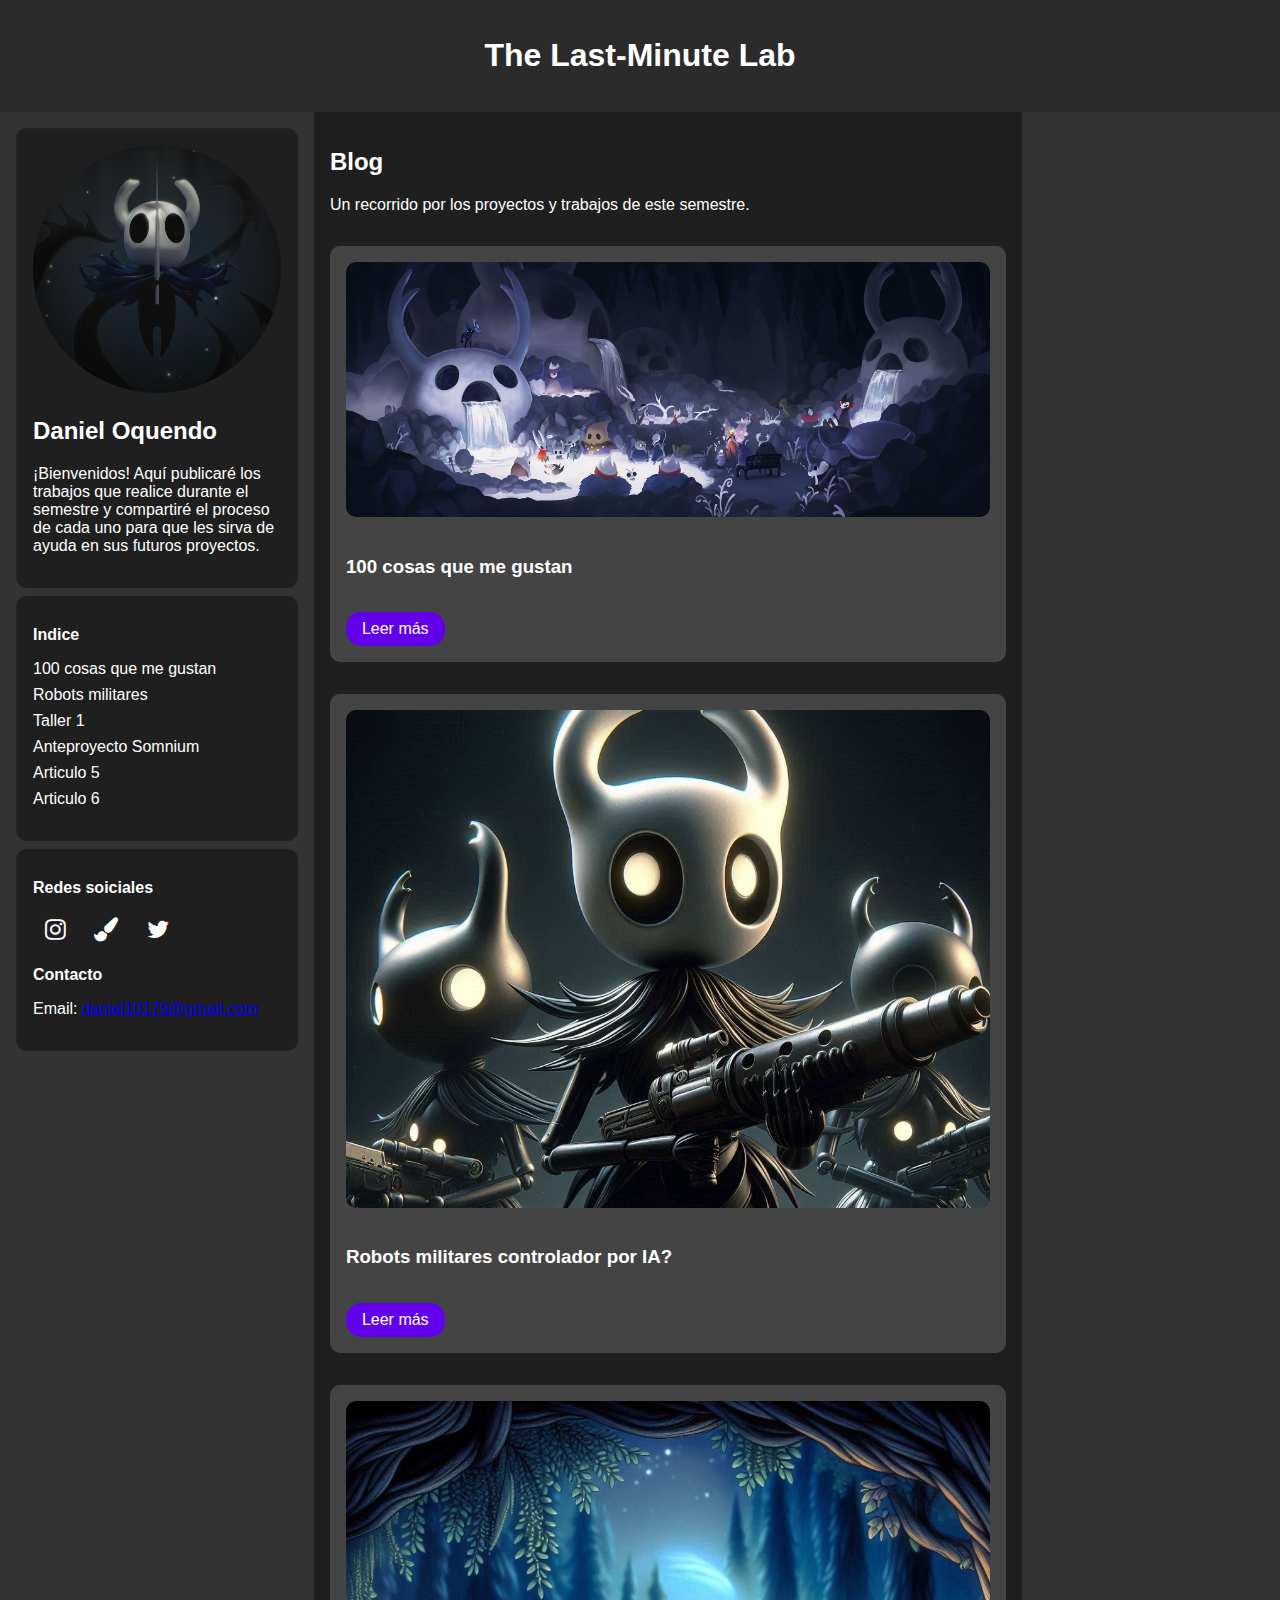
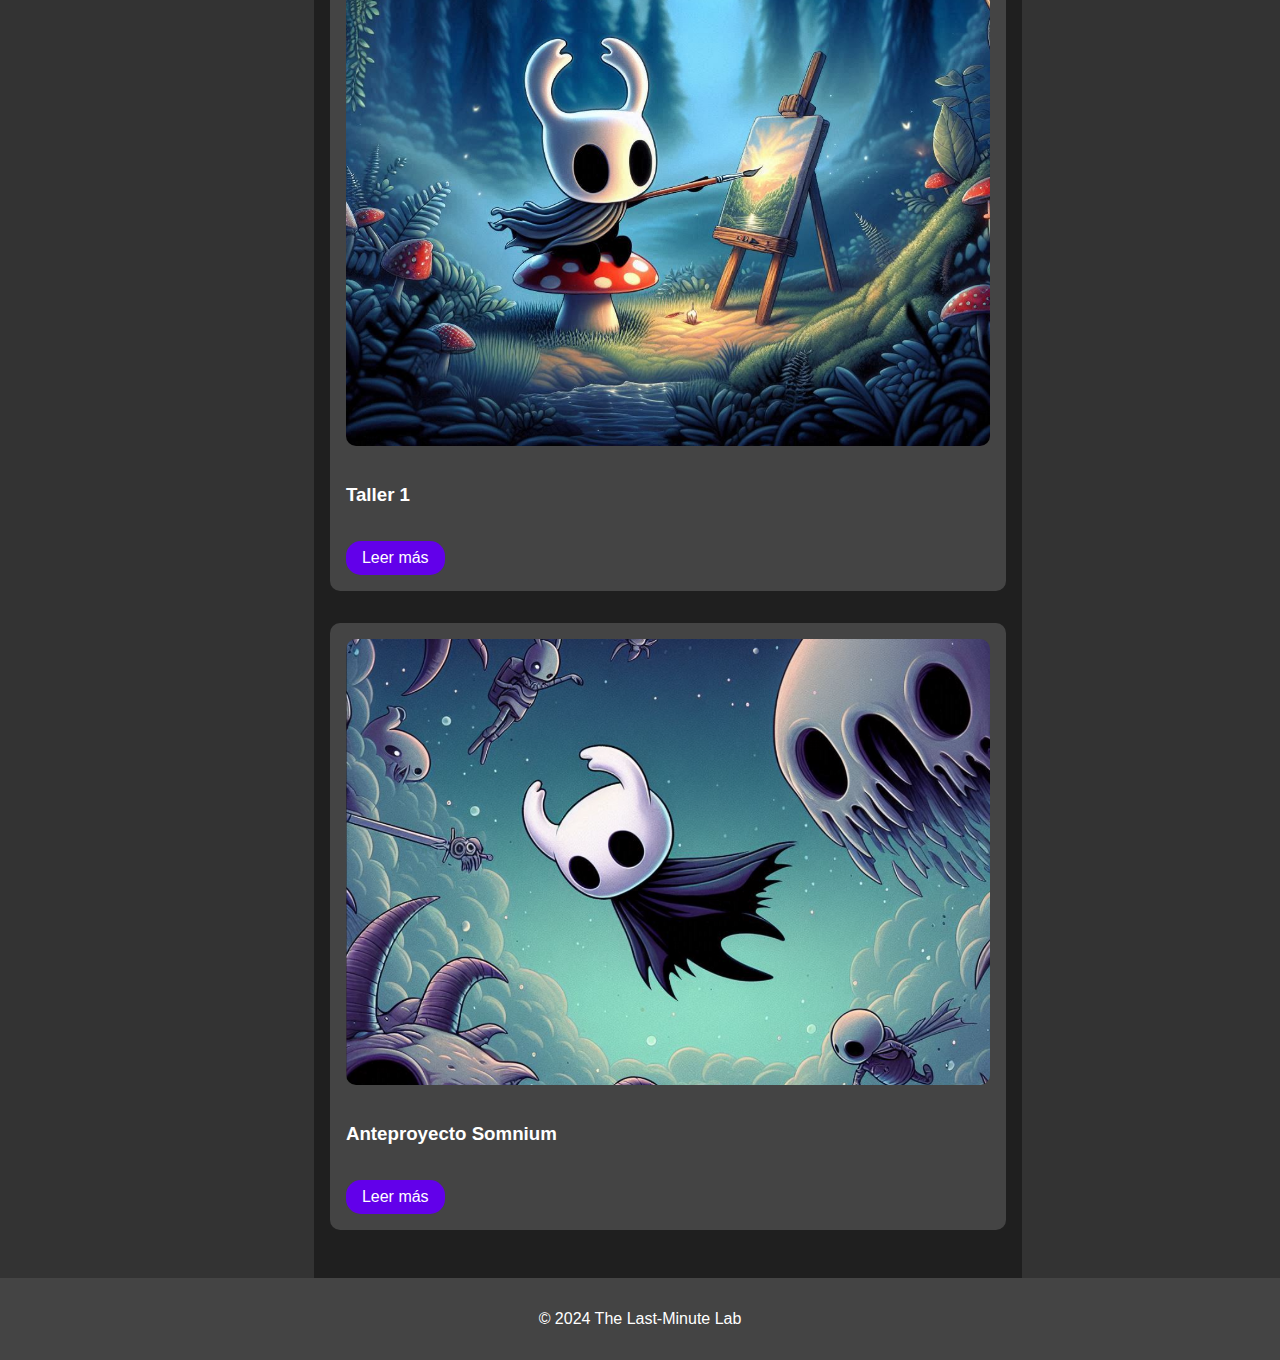
==== index.html @ 228f4c91 "Update index.html" ====
<!DOCTYPE html>
<html lang="en">
<head>
    <meta charset="UTF-8">
    <meta name="viewport" content="width=device-width, initial-scale=1.0">
    <title>The Last-Minute Lab</title>
    <link rel="stylesheet" href="style.css">
    <link rel="stylesheet" href="https://cdnjs.cloudflare.com/ajax/libs/font-awesome/4.7.0/css/font-awesome.min.css">
</head>
<body>
    <header>
        <h1>The Last-Minute Lab</h1>
    </header>
    <div class="container">
        <aside>
            <div class="profile">
                <img src="images/perfilhollow.jpg" alt="Profile Picture">
                <h2>Daniel Oquendo</h2>
                <p>¡Bienvenidos! Aquí publicaré los trabajos que realice durante el semestre y compartiré el proceso de cada uno para que les sirva de ayuda en sus futuros proyectos.</p>
            </div>
            <nav>
                <h2>Indice</h2>
                <ul id="index">
                    <li><a href="article1.html">100 cosas que me gustan</a></li>
                    <li><a href="article2.html">Robots militares</a></li>
                    <li><a href="article3.html">Taller 1</a></li>
                    <li><a href="article4.html">Anteproyecto Somnium</a></li>
                    <li><a href="article2.html">Articulo 5</a></li>
                    <li><a href="article2.html">Articulo 6</a></li>

                    <!-- Add more list items for additional articles -->
                </ul>
            </nav>
            <div class="extras">
                <h2>Redes soiciales</h2>
                <div class="social-links">
                    <a href="https://instagram.com/yourprofile" class="fa fa-instagram"></a>
                    <a href="https://www.artstation.com/yourprofile" class="fa fa-paint-brush"></a>
                    <a href="https://twitter.com/yourprofile" class="fa fa-twitter"></a>
                </div>
                <h2>Contacto</h2>
                <p>Email: <a href="mailto:daniel10179@gmail.com">daniel10179@gmail.com</a></p>
            </div>
        </aside>
        <main>
            <section class="introduction">
                <h2>Blog </h2>
                <p>Un recorrido por los proyectos y trabajos de este semestre.</p>
            </section>
            <section id="articles">
                <!-- Article summaries will be manually added here -->
                <div class="article-summary">
                    <img src="images\bannerBlog3.jpg" alt="Article 1 Banner" class="article-image">
                    <h3>100 cosas que me gustan</h3>
                    <a href="article1.html" class="read-more">Leer más</a>
                </div>
                <div class="article-summary">
                    <img src="images\hollowbots.jpg" alt="Article 2 Banner" class="article-image">
                    <h3>Robots militares controlador por IA?</h3>
                    <a href="article2.html" class="read-more">Leer más</a>
                </div>
                <div class="article-summary">
                    <img src="images\articulo3portada.jpg" alt="Article 3 Banner" class="article-image">
                    <h3>Taller 1</h3>
                    <a href="article3.html" class="read-more">Leer más</a>
                </div>
                <div class="article-summary">
                    <img src="images\articculo4.png" alt="Article 3 Banner" class="article-image">
                    <h3>Anteproyecto Somnium</h3>
                    <a href="article4.html" class="read-more">Leer más</a>
                </div>
            </section>
        </main>
        <aside class="right-sidebar">
            <div class="extra-content">
            </div>
        </aside>
    </div>
    <footer>
        <p>&copy; 2024 The Last-Minute Lab</p>
    </footer>
</body>
</html>
---- style.css ----
body {
    font-family: Arial, sans-serif;
    background-color: #2b2b2b;
    color: #fff;
    margin: 0;
    padding: 0;
}

header {
    background-color: #2b2b2b;
    padding: 1em;
    text-align: center;
}

.container {
    display: flex;
    flex-direction: row;
}

aside {
    background-color: #333;
    padding: 1em;
    width: 25%;
    display: flex;
    flex-direction: column;
    gap: 0.5em; /* Adds space between the different sections */
}

/* Add background and border to each section within the aside */
.profile, nav, .extras {
    background-color: #1f1f1f;
    padding: 1em;
    border: 1px solid #242323;
    border-radius: 10px;
}

.profile img {
    width: 100%;
    border-radius: 50%;
}

nav h2, .extras h2 {
    font-size: 1em;
    margin-bottom: 0.5em;
}

nav ul {
    list-style-type: none;
    padding: 0;
}

nav ul li {
    margin: 0.5em 0;
}

nav ul li a {
    color: #fff;
    text-decoration: none;
}

.social-links a {
    display: inline-block;
    margin: 0.5em;
    color: #fff;
    text-decoration: none;
    font-size: 24px;
}

main {
    background-color: #1f1f1f;
    padding: 1em;
    width: 60%;
}

.right-sidebar {
    background-color: #333;
    padding: 1em;
    width: 20%;
}

.introduction {
    margin-bottom: 2em;
}

.introduction img {
    width: 100%;
    border-radius: 10px;
}

.article-summary {
    background-color: #444;
    margin-bottom: 2em;
    padding: 1em;
    border-radius: 10px;
}

.article-summary img {
    width: 100%;
    height: auto;
    border-radius: 10px;
}

.read-more {
    display: inline-block;
    margin-top: 1em;
    padding: 0.5em 1em;
    background-color: #6200ea;
    color: #fff;
    text-decoration: none;
    border-radius: 15px;
    transition: background-color 0.3s ease;
}

.read-more:hover {
    background-color: #3700b3;
}

footer {
    background-color: #444;
    padding: 1em;
    text-align: center;
}


/* Container for the full article */
.article-container {
    background-color: #3c3c3c;
    padding: 2em;
    margin: 2em auto;
    border-radius: 10px;
    width: 80%;
}

/* Article images */
.article-image {
    width: 100%;
    height: auto;
    border-radius: 10px;
    margin-bottom: 1em;
}

/* Back to main page button */
.back-to-main, .download-button {
    display: inline-block;
    margin-top: 2em;
    padding: 0.5em 1em;
    background-color: #6200ea;
    color: #fff;
    text-decoration: none;
    border-radius: 5px;
    transition: background-color 0.3s ease;
}

.back-to-main:hover {
    background-color: #3700b3;
}

article ol li {
    line-height: 1.6; /* Adjust this value for more or less spacing */
    margin-bottom: 0.5em; /* Optional: Adds extra space below each list item */
}
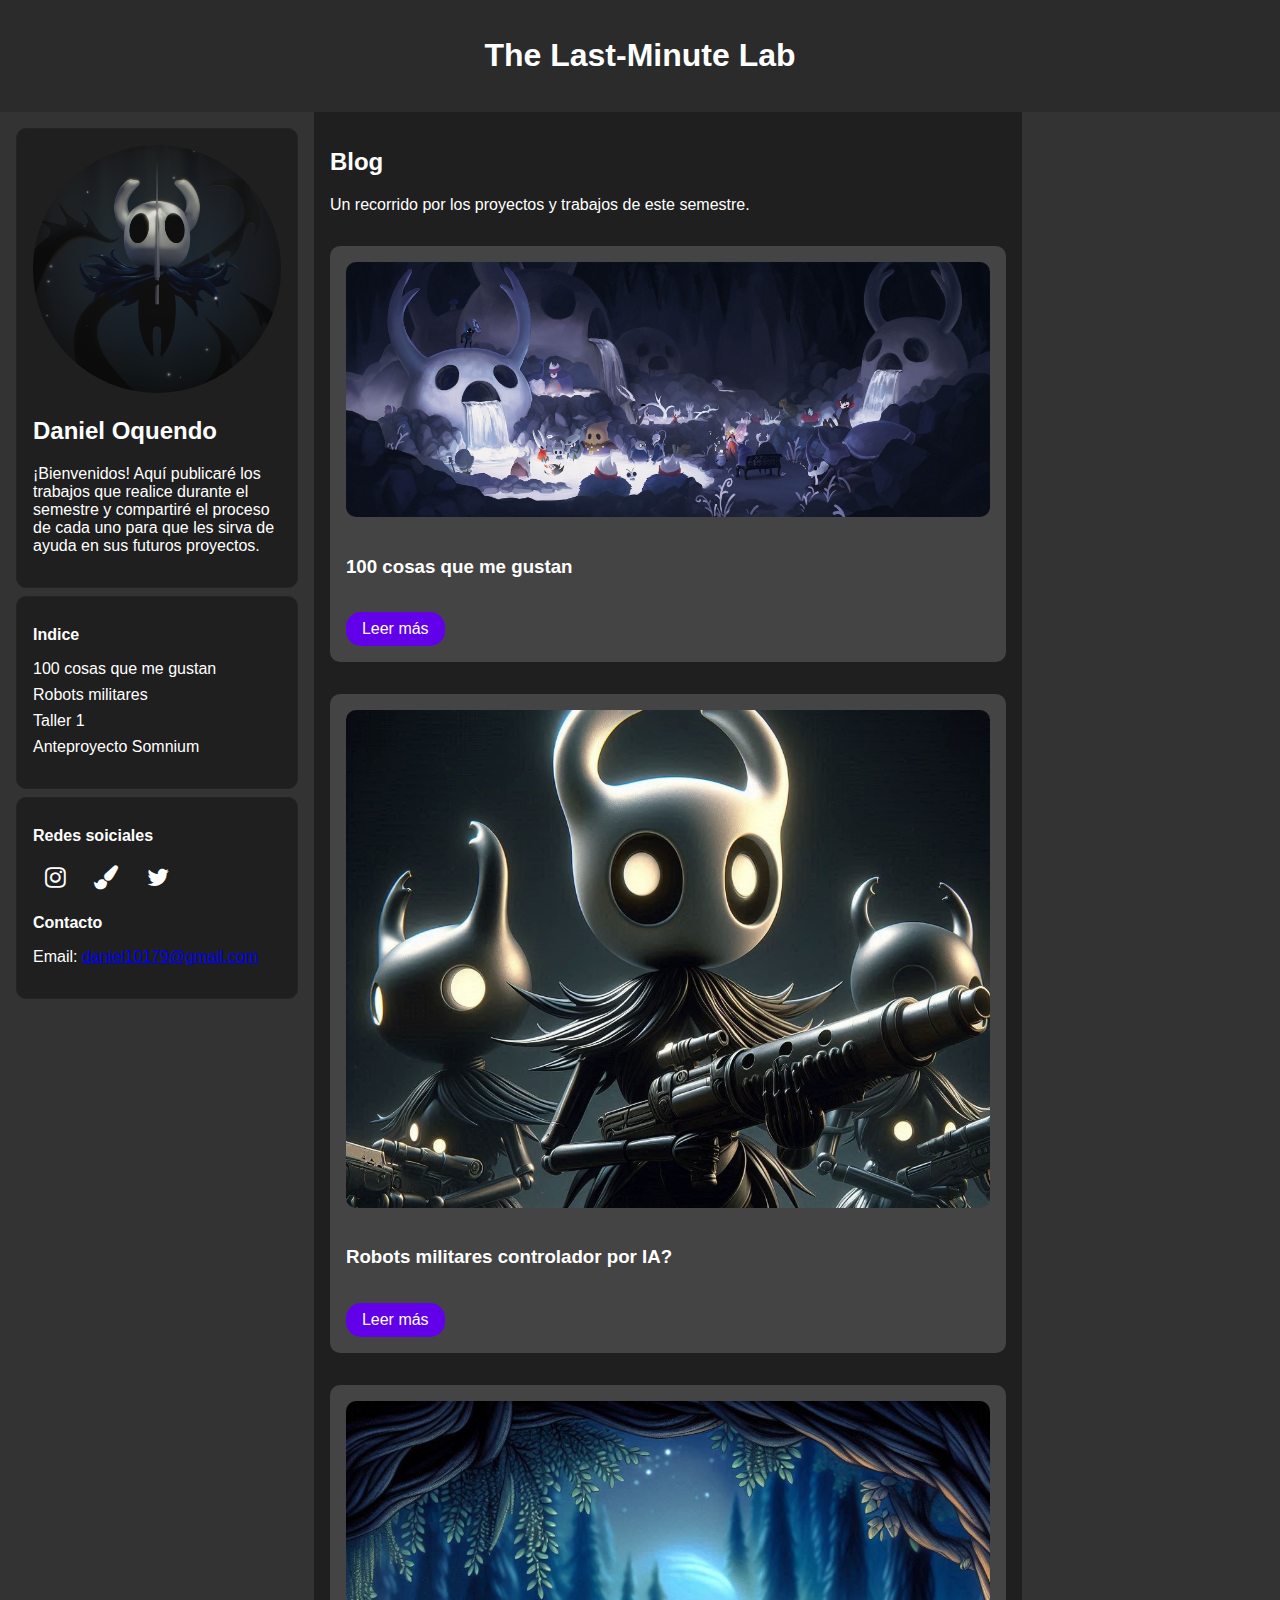
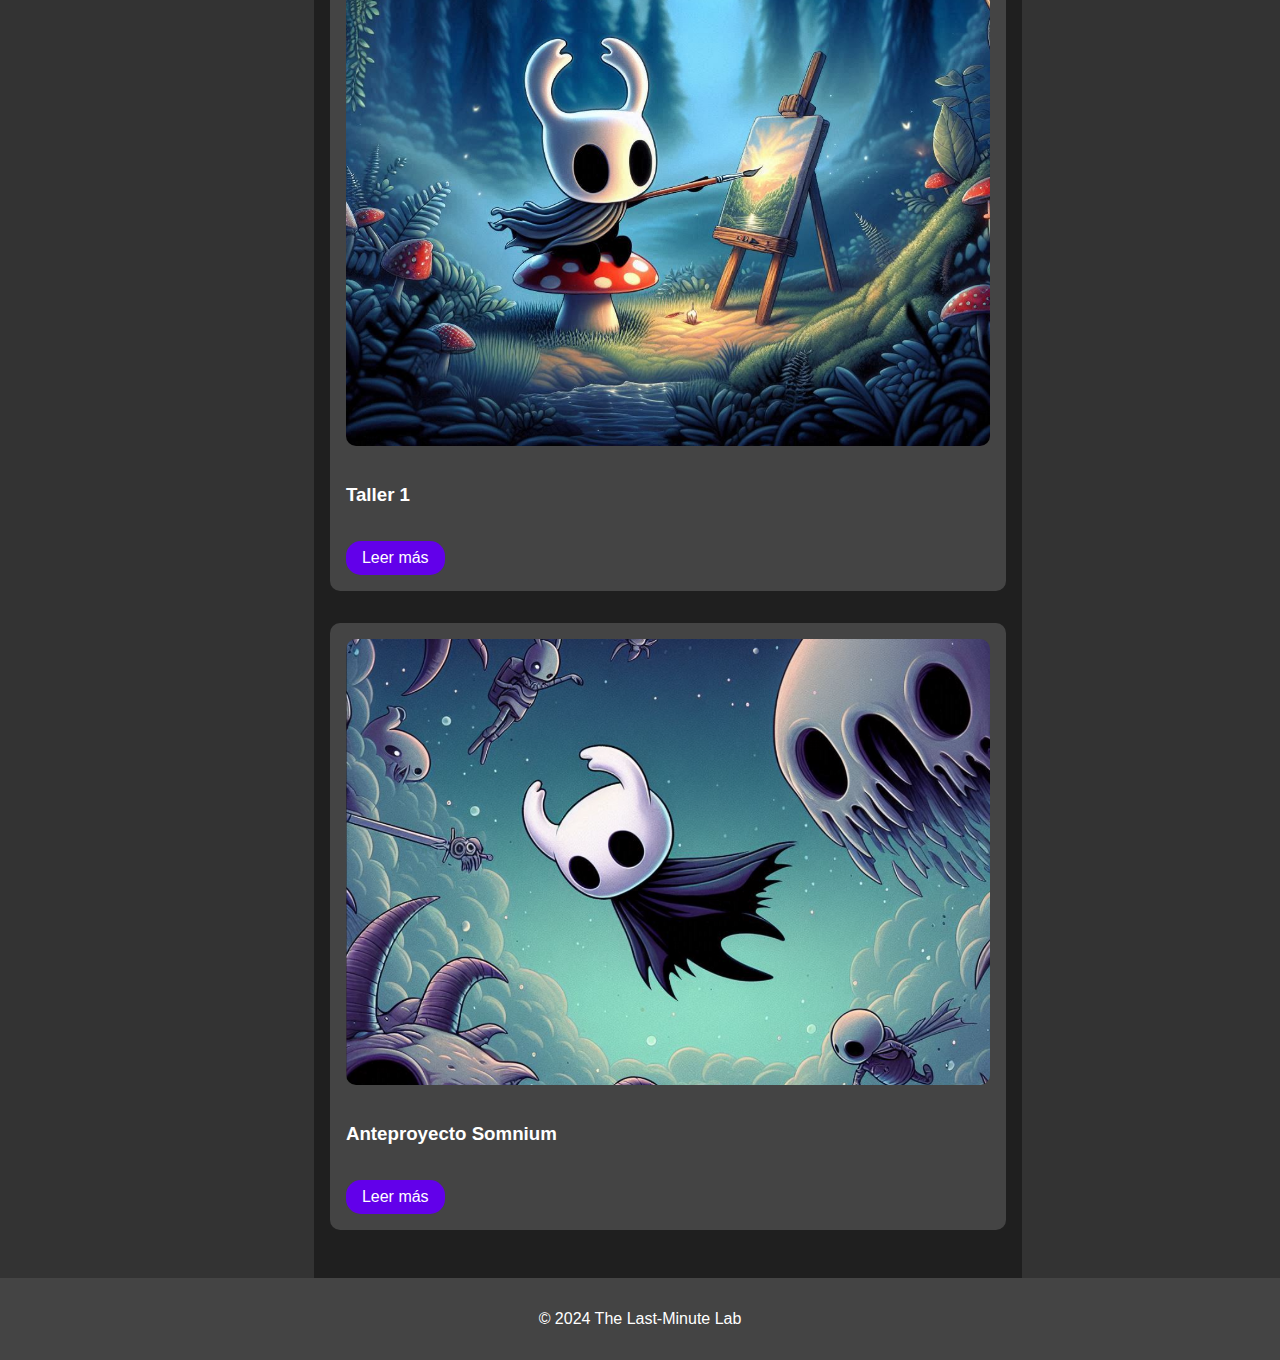
==== commit 1c0f6bb7: "Update index.html" ====
--- a/index.html
+++ b/index.html
@@ -25,8 +25,6 @@
                     <li><a href="article2.html">Robots militares</a></li>
                     <li><a href="article3.html">Taller 1</a></li>
                     <li><a href="article4.html">Anteproyecto Somnium</a></li>
-                    <li><a href="article2.html">Articulo 5</a></li>
-                    <li><a href="article2.html">Articulo 6</a></li>
 
                     <!-- Add more list items for additional articles -->
                 </ul>
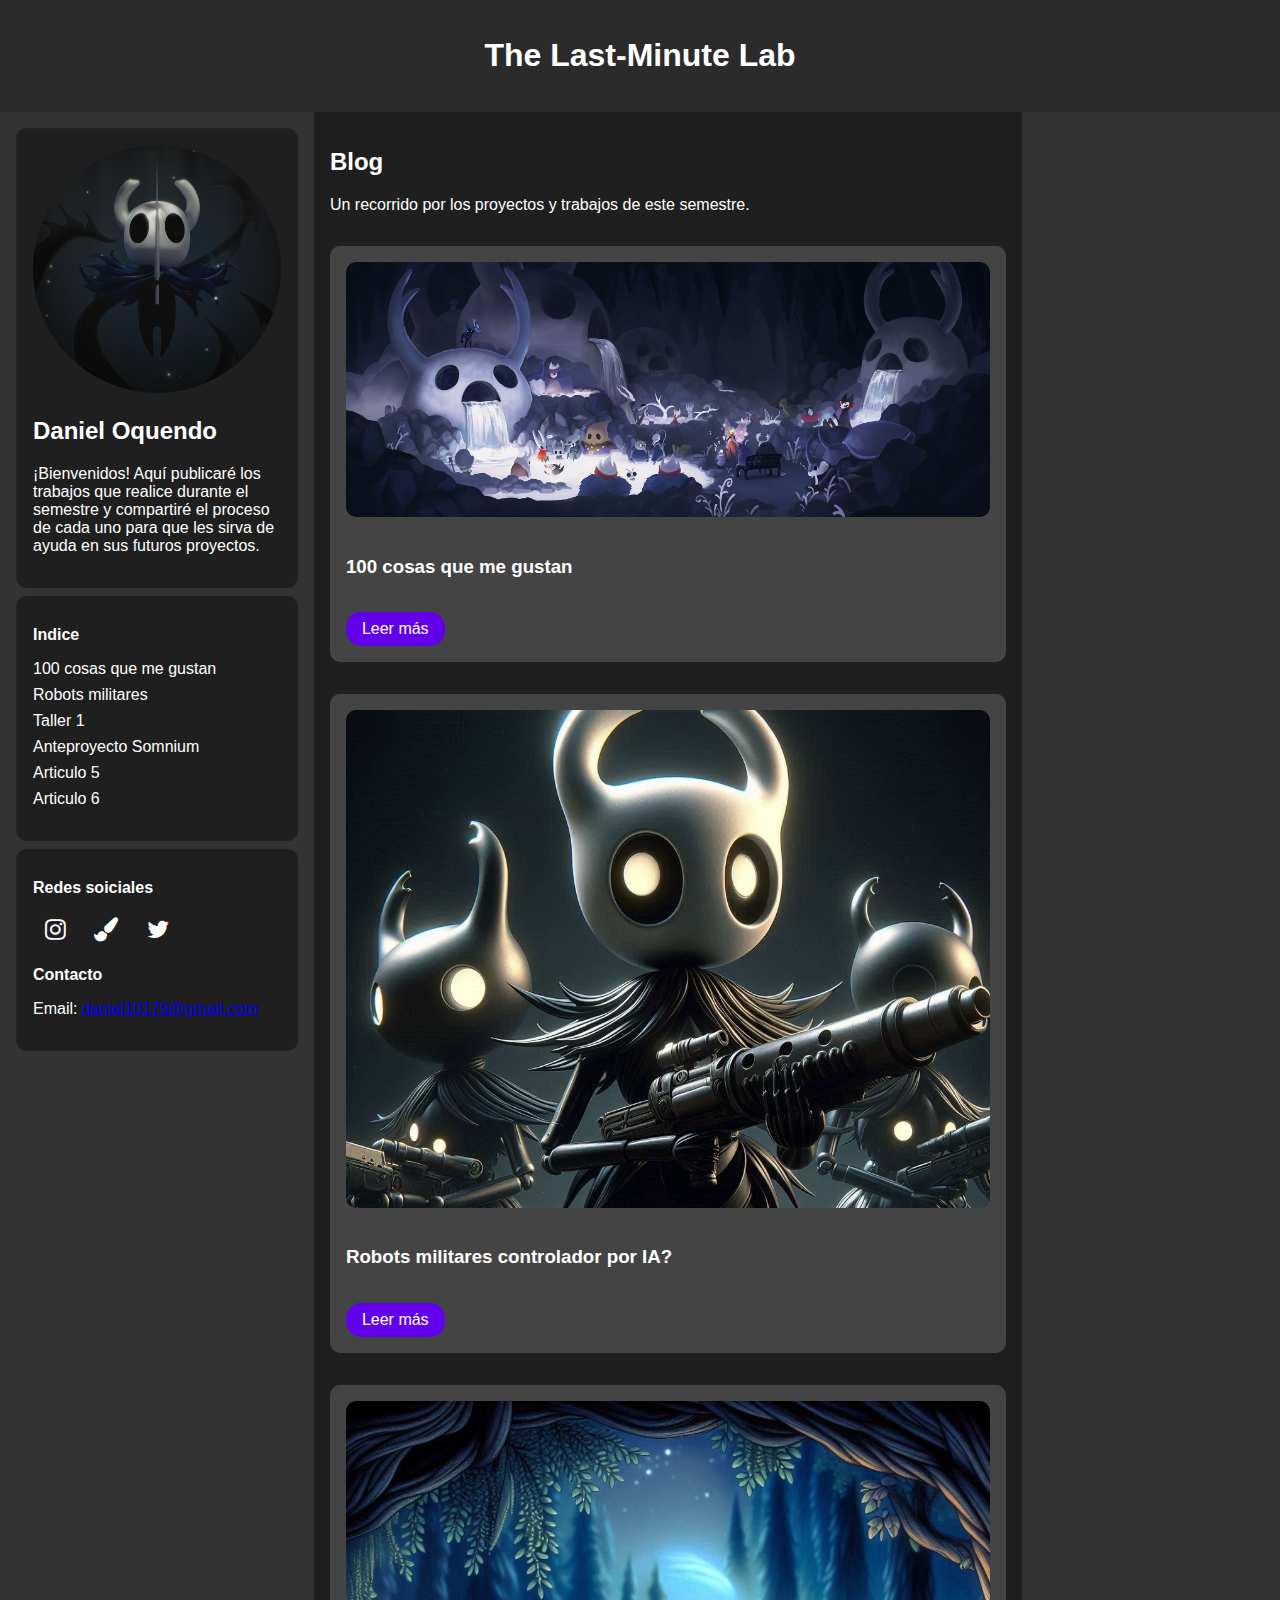
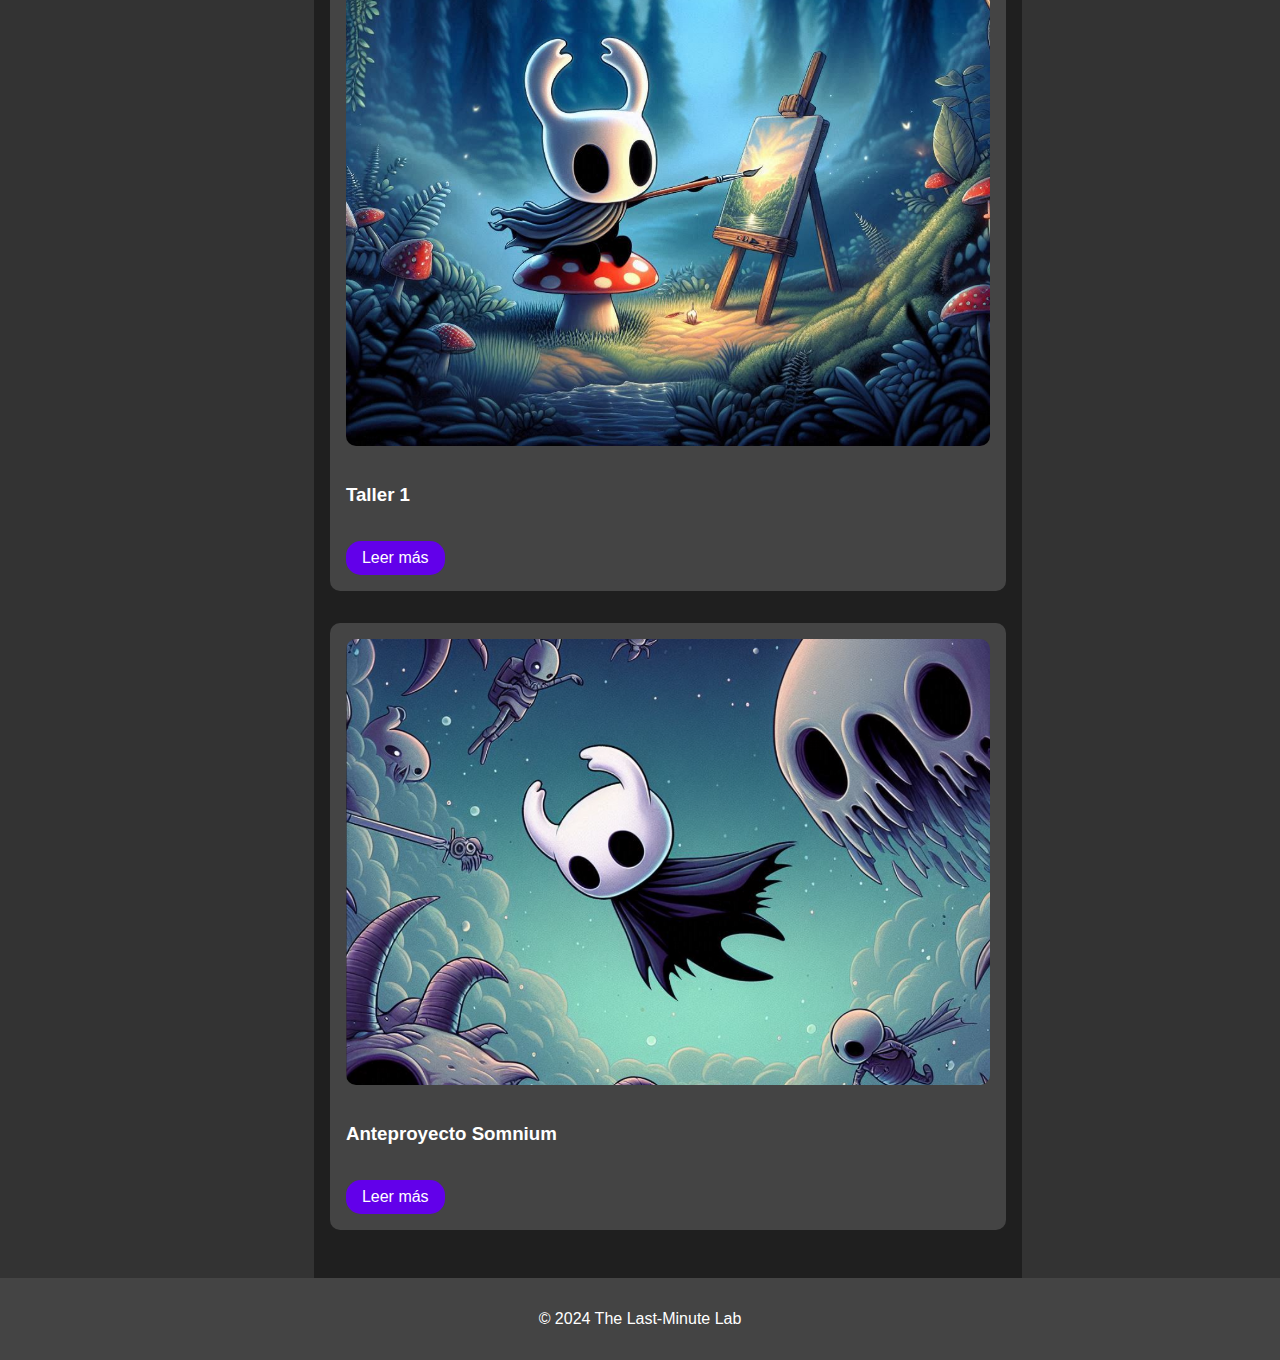
==== commit 2a57831f: "Update index.html" ====
--- a/index.html
+++ b/index.html
@@ -25,6 +25,8 @@
                     <li><a href="article2.html">Robots militares</a></li>
                     <li><a href="article3.html">Taller 1</a></li>
                     <li><a href="article4.html">Anteproyecto Somnium</a></li>
+                    <li><a href="article2.html">Articulo 5</a></li>
+                    <li><a href="article2.html">Articulo 6</a></li>
 
                     <!-- Add more list items for additional articles -->
                 </ul>
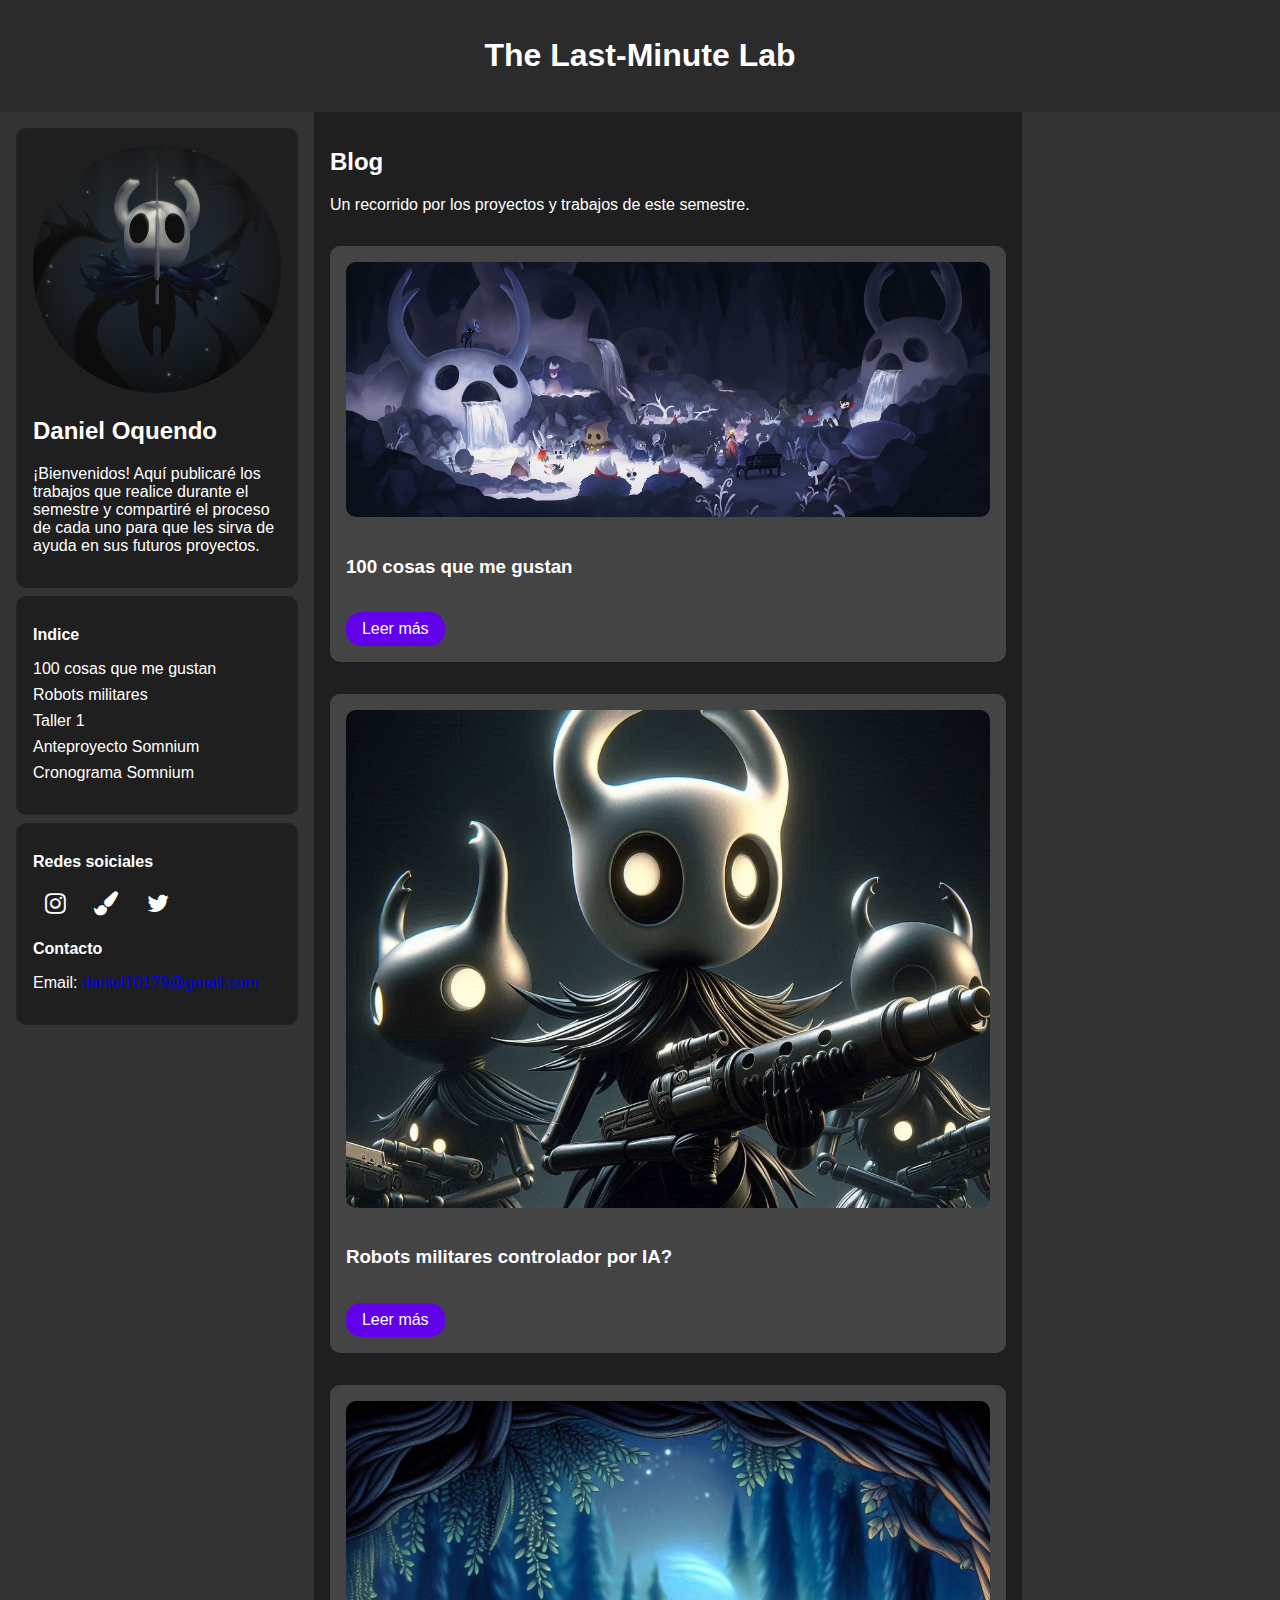
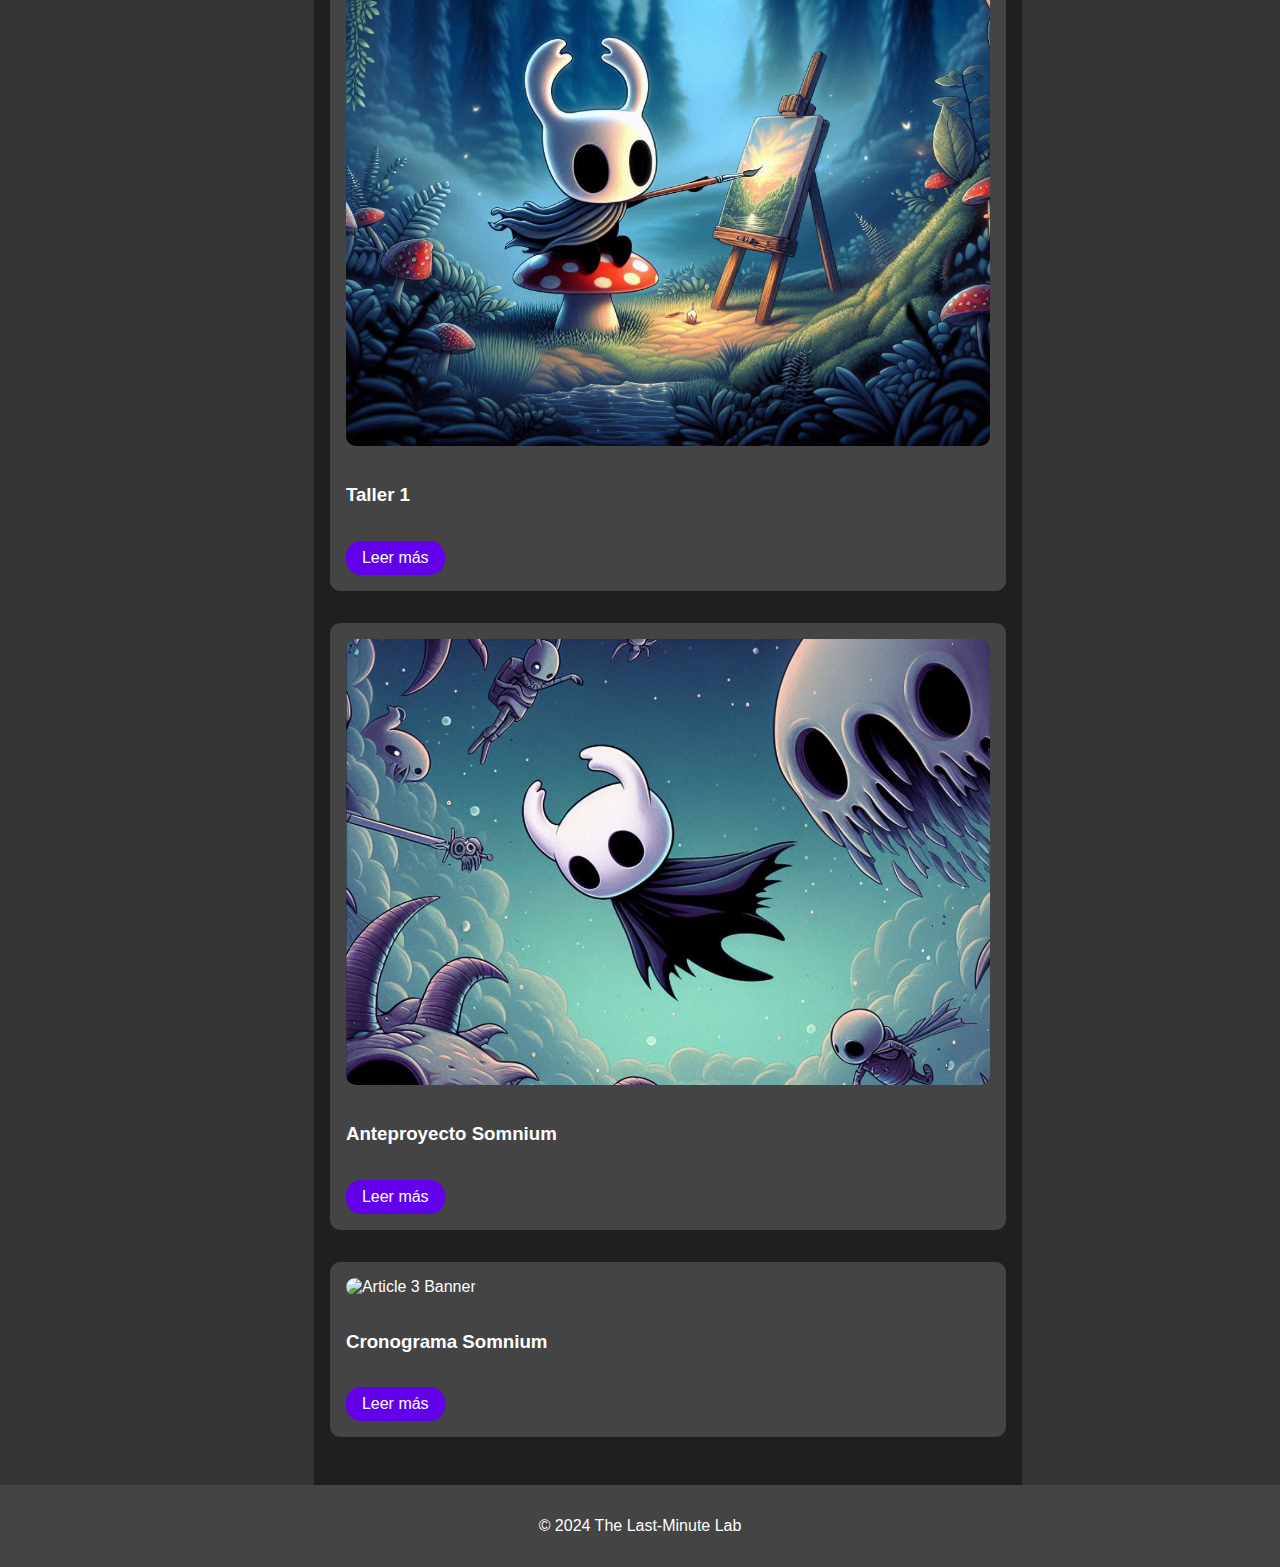
==== commit 10d0a42d: "Update index.html" ====
--- a/index.html
+++ b/index.html
@@ -25,8 +25,7 @@
                     <li><a href="article2.html">Robots militares</a></li>
                     <li><a href="article3.html">Taller 1</a></li>
                     <li><a href="article4.html">Anteproyecto Somnium</a></li>
-                    <li><a href="article2.html">Articulo 5</a></li>
-                    <li><a href="article2.html">Articulo 6</a></li>
+                    <li><a href="article5.html">Cronograma Somnium</a></li>
 
                     <!-- Add more list items for additional articles -->
                 </ul>
@@ -69,6 +68,11 @@
                     <h3>Anteproyecto Somnium</h3>
                     <a href="article4.html" class="read-more">Leer más</a>
                 </div>
+                <div class="article-summary">
+                    <img src="images\images\cronogramaBlog.jpeg" alt="Article 3 Banner" class="article-image">
+                    <h3>Cronograma Somnium</h3>
+                    <a href="article5.html" class="read-more">Leer más</a>
+                </div>
             </section>
         </main>
         <aside class="right-sidebar">
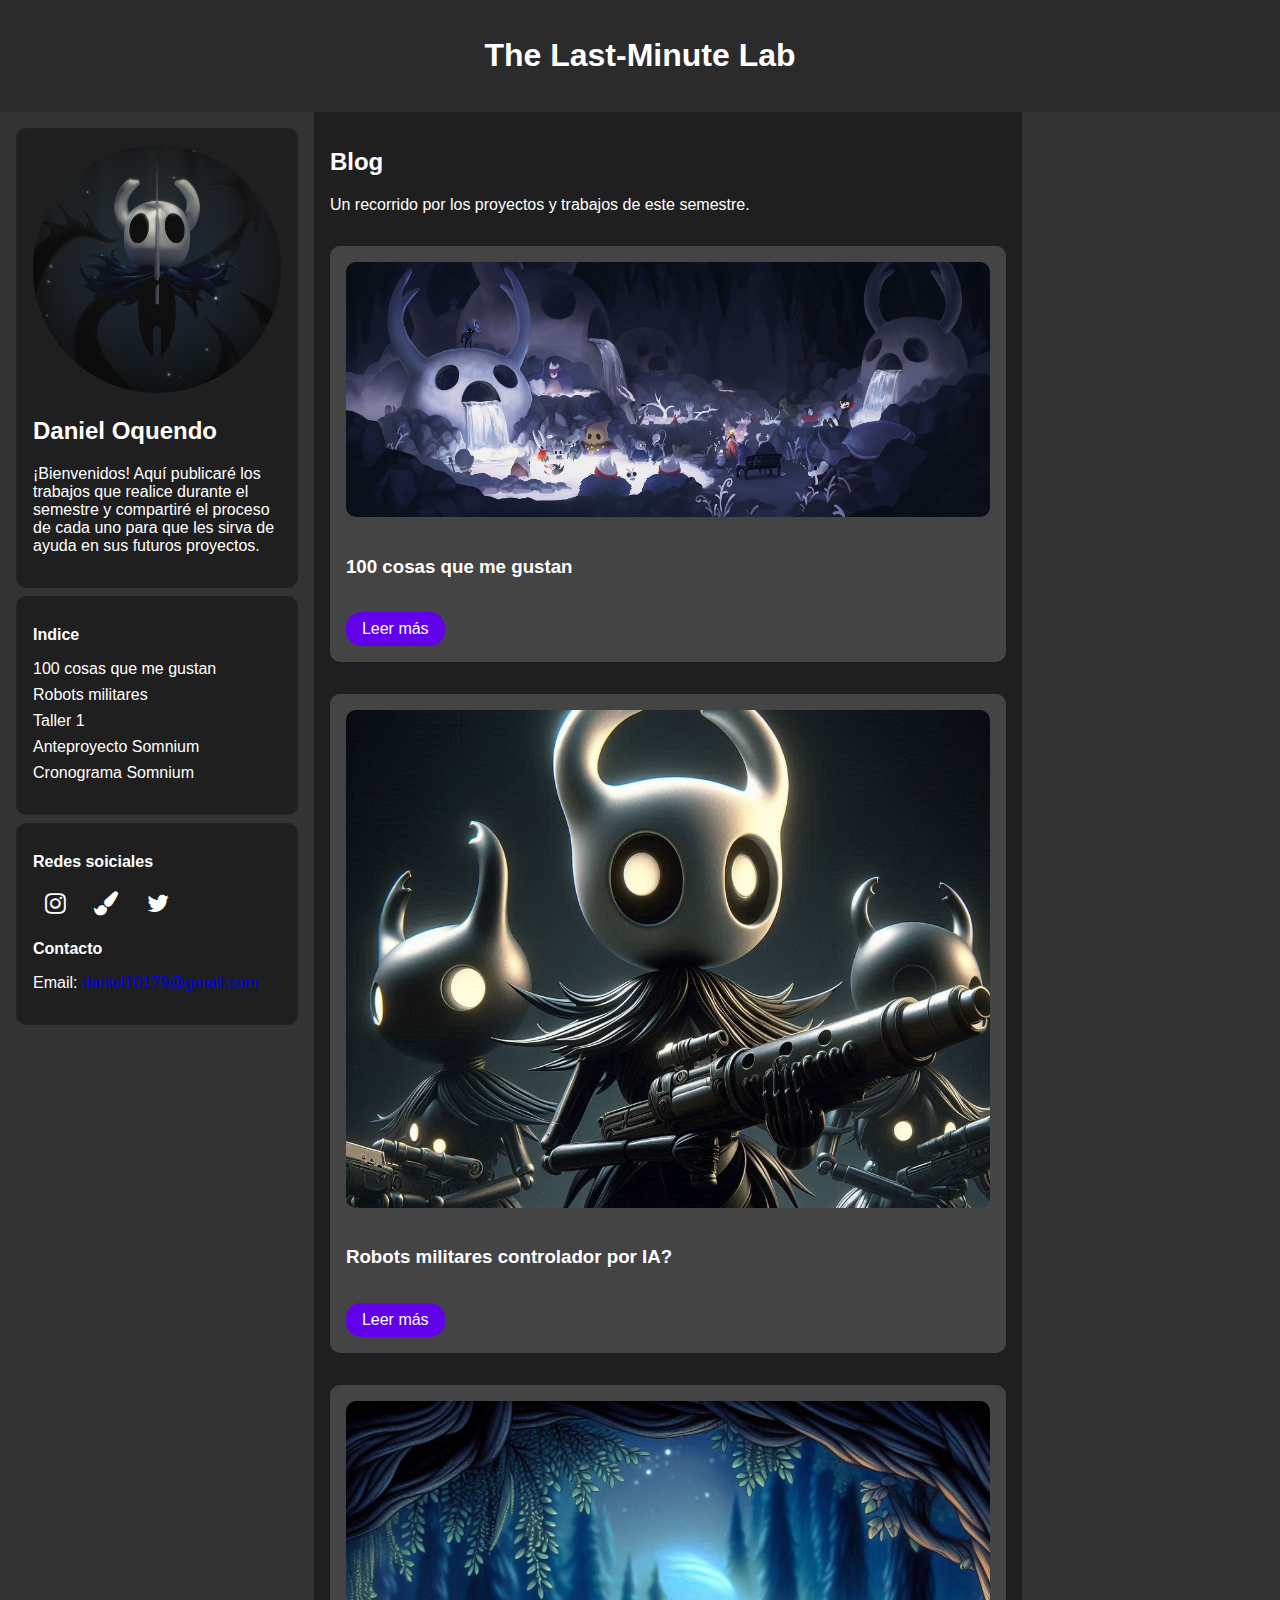
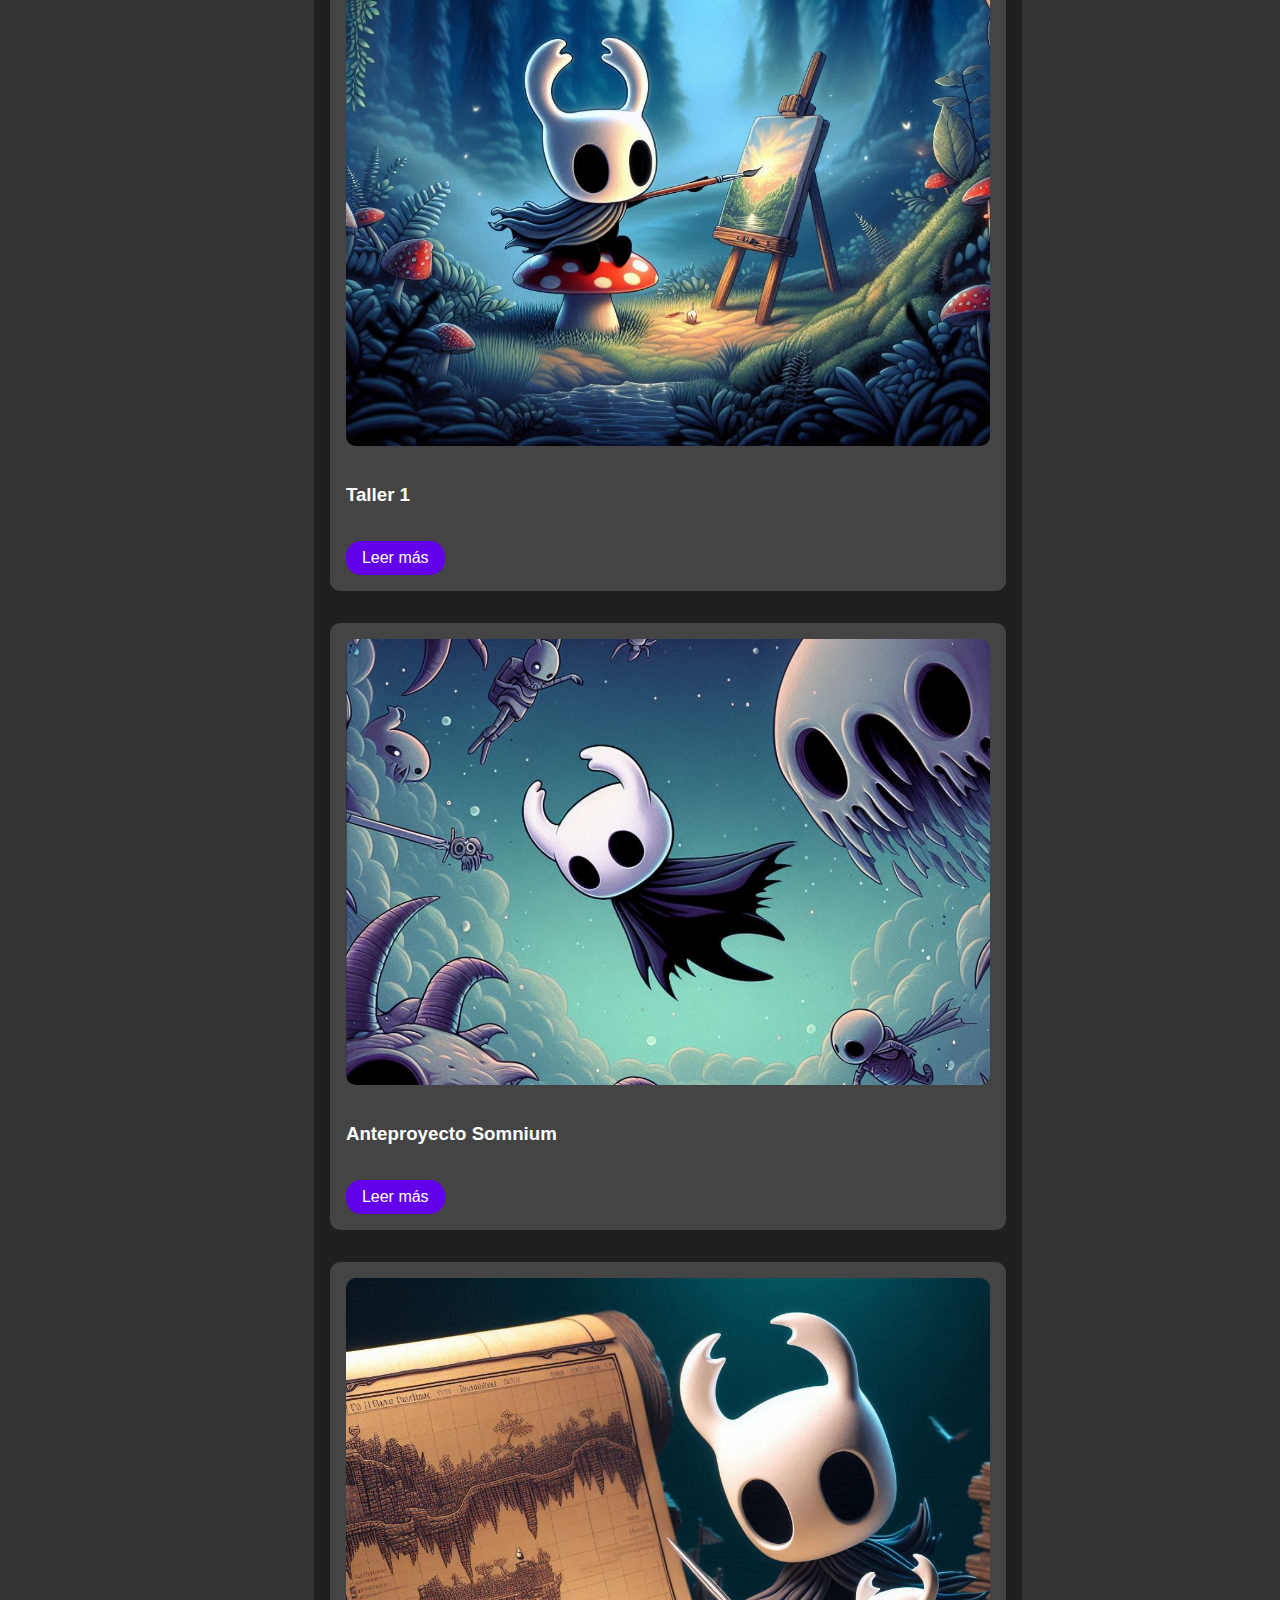
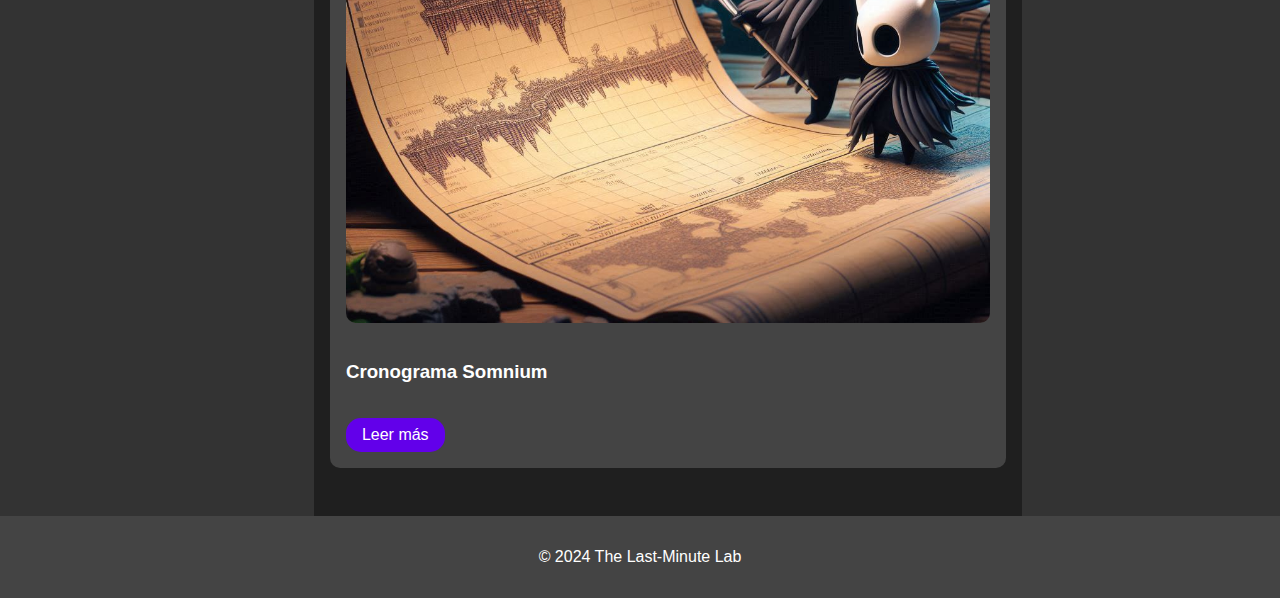
==== commit 3b0007d7: "Update index.html" ====
--- a/index.html
+++ b/index.html
@@ -69,7 +69,7 @@
                     <a href="article4.html" class="read-more">Leer más</a>
                 </div>
                 <div class="article-summary">
-                    <img src="images\images\cronogramaBlog.jpeg" alt="Article 3 Banner" class="article-image">
+                    <img src="images\cronogramaBlog.jpeg" alt="Article 3 Banner" class="article-image">
                     <h3>Cronograma Somnium</h3>
                     <a href="article5.html" class="read-more">Leer más</a>
                 </div>
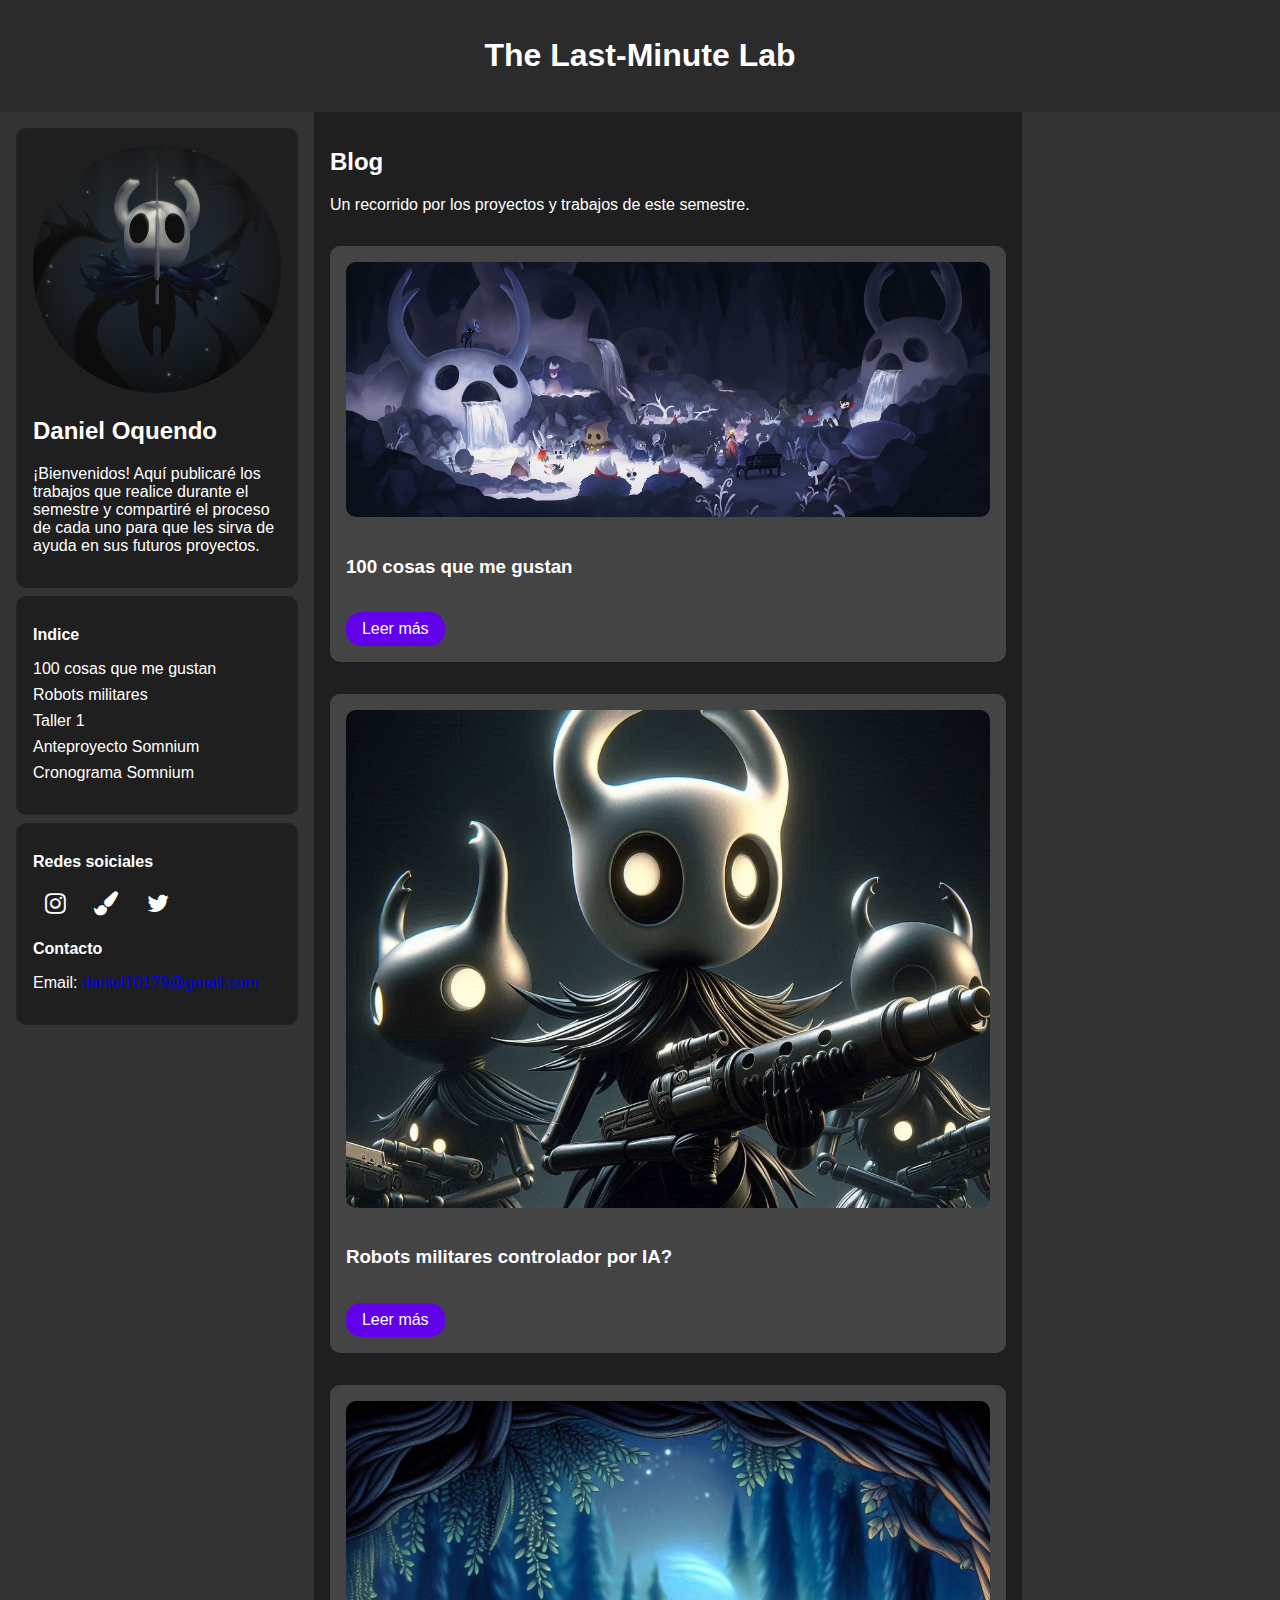
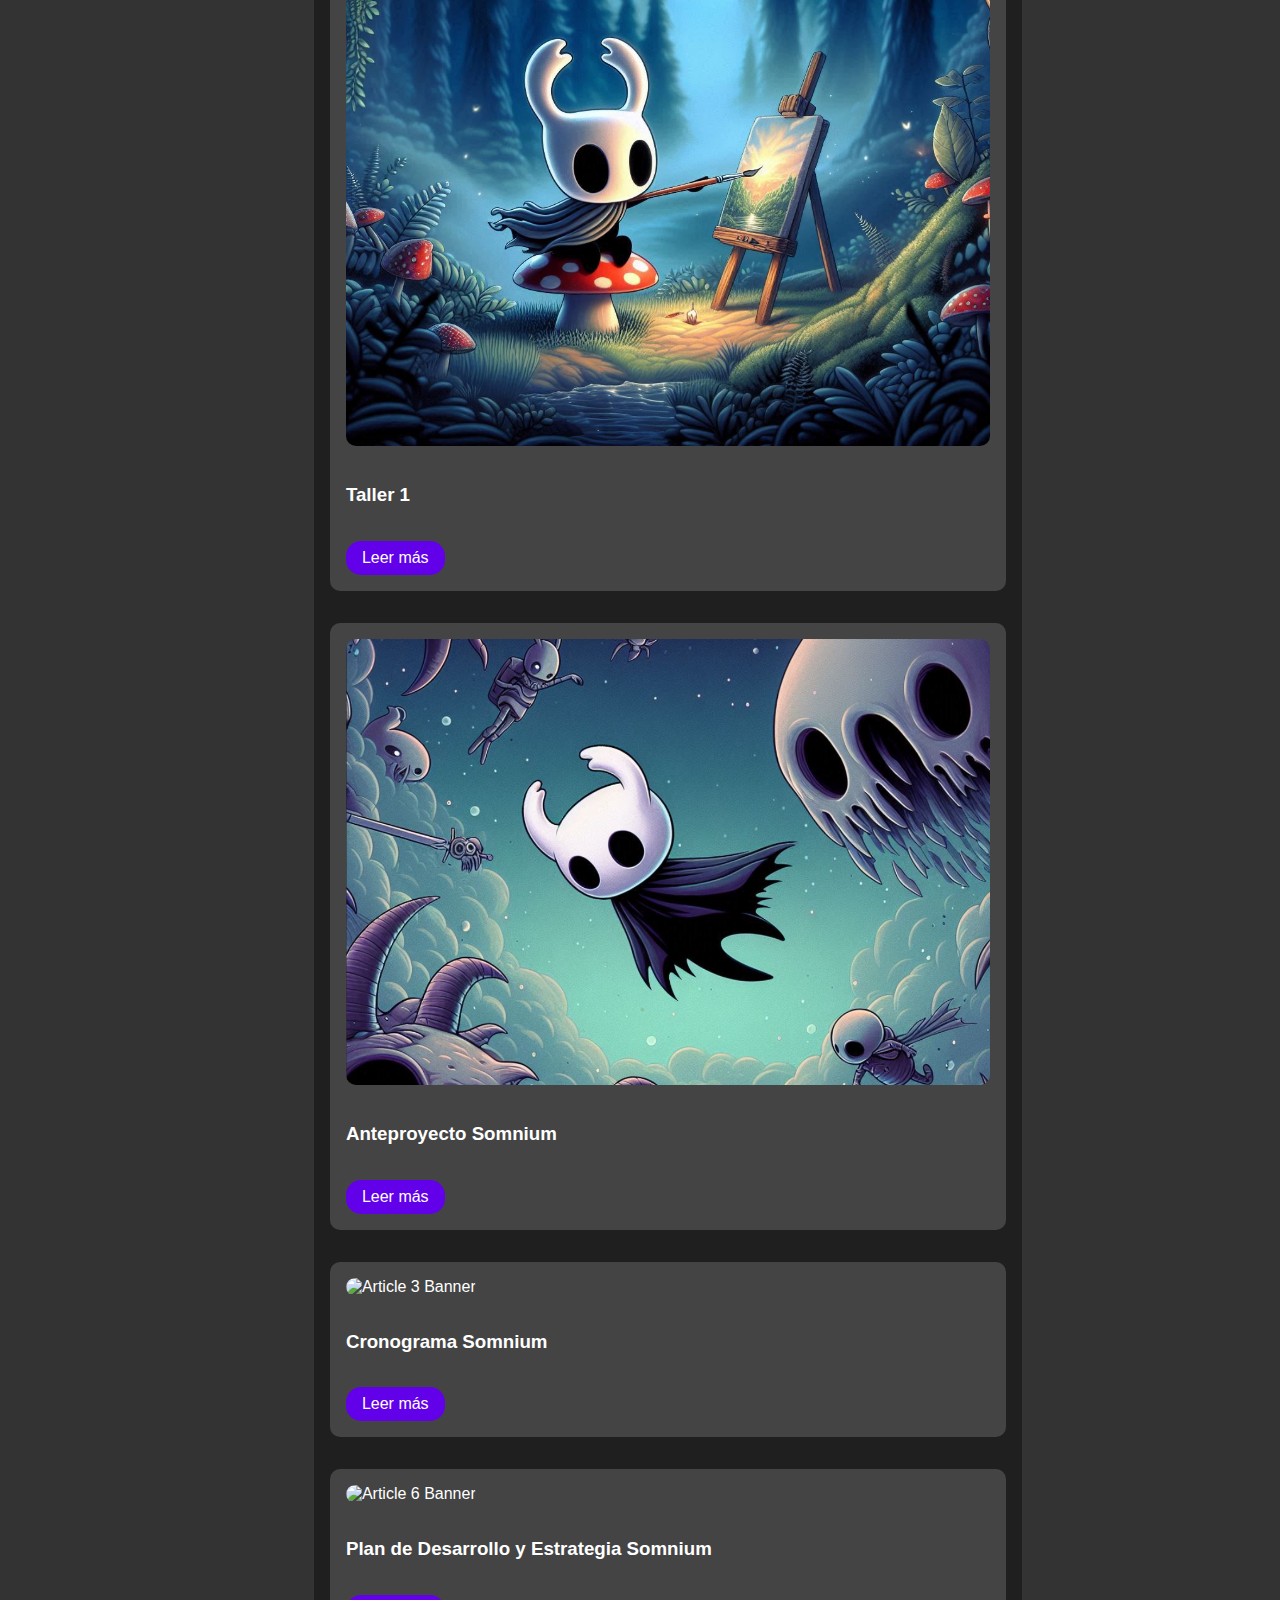
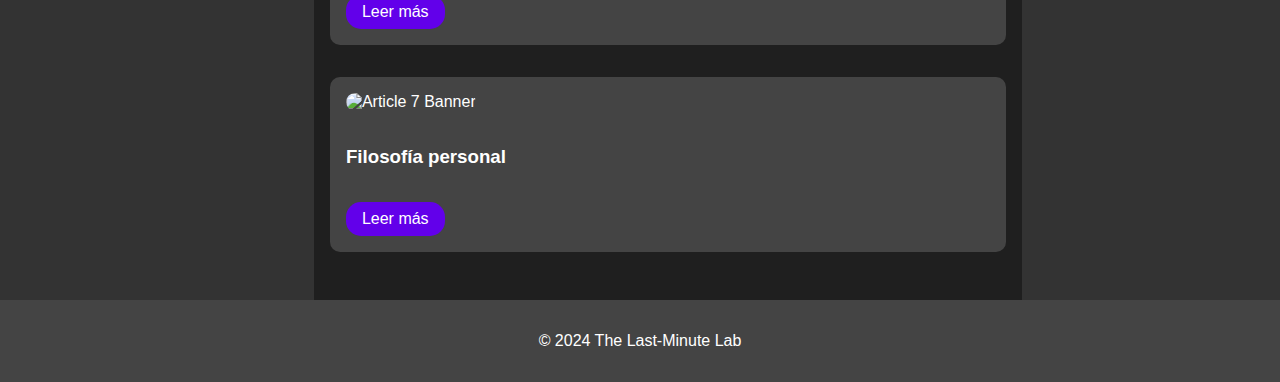
==== commit d9042d16: "Update index.html" ====
--- a/index.html
+++ b/index.html
@@ -69,10 +69,21 @@
                     <a href="article4.html" class="read-more">Leer más</a>
                 </div>
                 <div class="article-summary">
-                    <img src="images\cronogramaBlog.jpeg" alt="Article 3 Banner" class="article-image">
+                    <img src="images\images\cronogramaBlog.jpeg" alt="Article 3 Banner" class="article-image">
                     <h3>Cronograma Somnium</h3>
                     <a href="article5.html" class="read-more">Leer más</a>
                 </div>
+                <div class="article-summary">
+                    <img src="images\images\articulo6portada.jpeg" alt="Article 6 Banner" class="article-image">
+                    <h3>Plan de Desarrollo y Estrategia Somnium</h3>
+                    <a href="article6.html" class="read-more">Leer más</a>
+                </div>
+                <div class="article-summary">
+                    <img src="images\images\filosofia.jpeg" alt="Article 7 Banner" class="article-image">
+                    <h3>Filosofía personal</h3>
+                    <a href="article7.html" class="read-more">Leer más</a>
+                </div>
+                
             </section>
         </main>
         <aside class="right-sidebar">
@@ -80,7 +91,7 @@
             </div>
         </aside>
     </div>
-    <footer>
+    <footer>    
         <p>&copy; 2024 The Last-Minute Lab</p>
     </footer>
 </body>
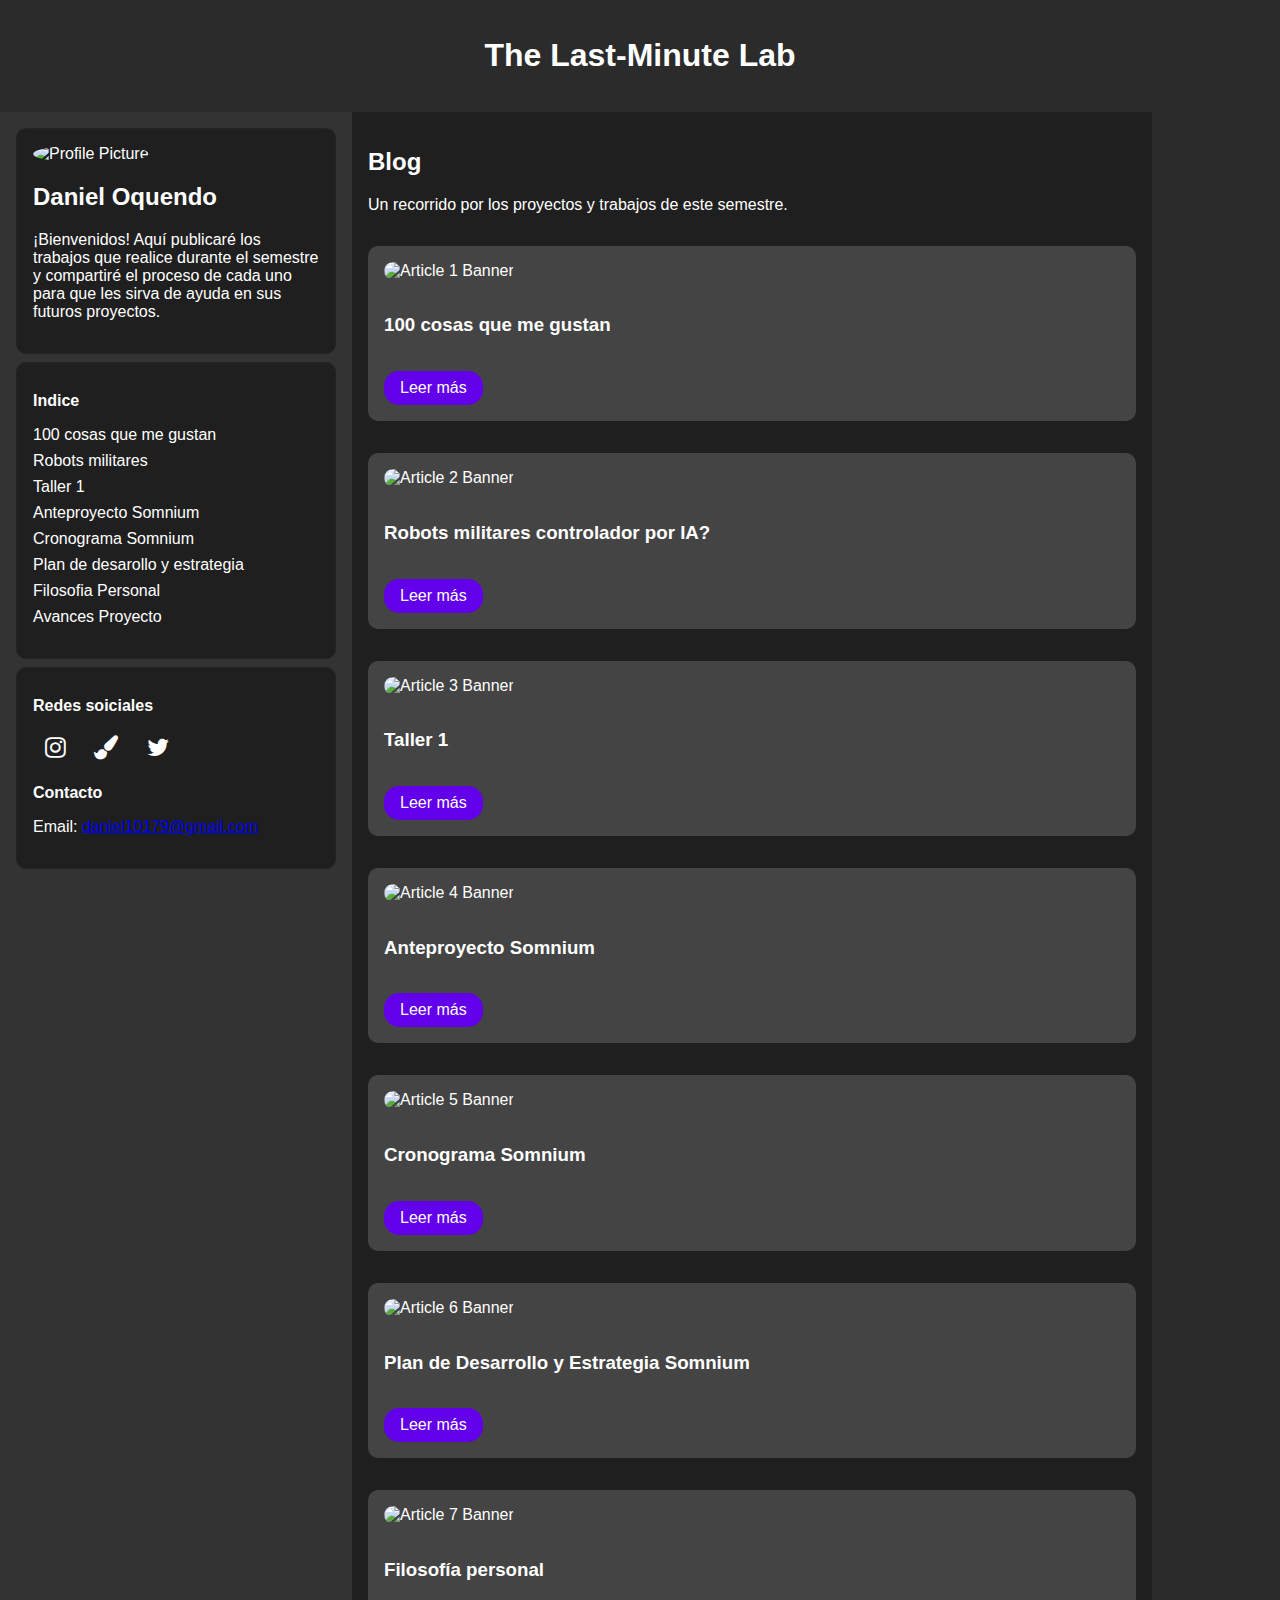
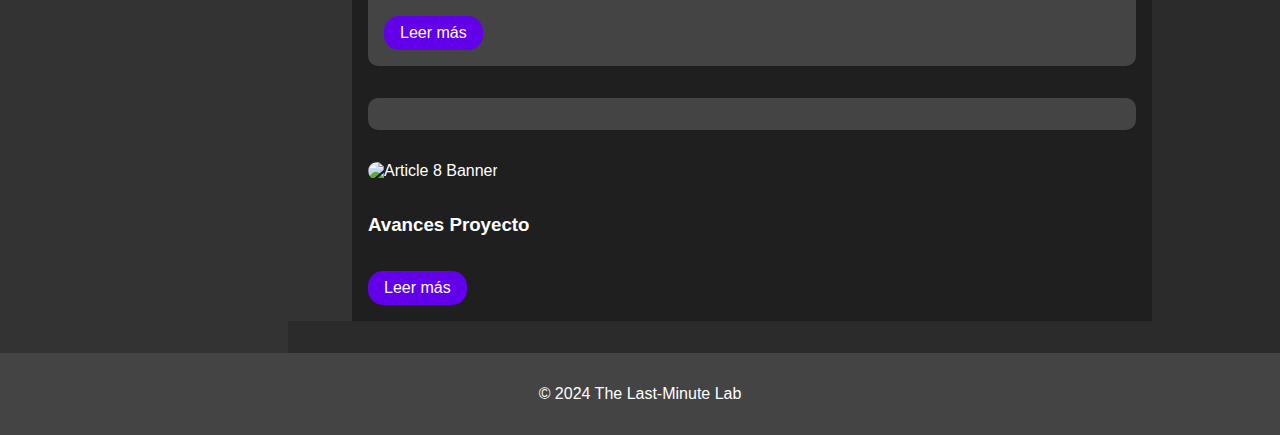
==== commit ace6a5b9: "Add files via upload" ====
--- a/index.html
+++ b/index.html
@@ -26,6 +26,9 @@
                     <li><a href="article3.html">Taller 1</a></li>
                     <li><a href="article4.html">Anteproyecto Somnium</a></li>
                     <li><a href="article5.html">Cronograma Somnium</a></li>
+                    <li><a href="article6.html">Plan de desarollo y estrategia</a></li>
+                    <li><a href="article7.html">Filosofia Personal</a></li>
+                    <li><a href="article8.html">Avances Proyecto</a></li>
 
                     <!-- Add more list items for additional articles -->
                 </ul>
@@ -59,31 +62,35 @@
                     <a href="article2.html" class="read-more">Leer más</a>
                 </div>
                 <div class="article-summary">
-                    <img src="images\articulo3portada.jpg" alt="Article 3 Banner" class="article-image">
+                    <img src="images\articulo3cortado.jpg" alt="Article 3 Banner" class="article-image">
                     <h3>Taller 1</h3>
                     <a href="article3.html" class="read-more">Leer más</a>
                 </div>
                 <div class="article-summary">
-                    <img src="images\articculo4.png" alt="Article 3 Banner" class="article-image">
+                    <img src="images\articculo4.png" alt="Article 4 Banner" class="article-image">
                     <h3>Anteproyecto Somnium</h3>
                     <a href="article4.html" class="read-more">Leer más</a>
                 </div>
                 <div class="article-summary">
-                    <img src="images\images\cronogramaBlog.jpeg" alt="Article 3 Banner" class="article-image">
+                    <img src="images\cronograma2.jpeg" alt="Article 5 Banner" class="article-image">
                     <h3>Cronograma Somnium</h3>
                     <a href="article5.html" class="read-more">Leer más</a>
                 </div>
                 <div class="article-summary">
-                    <img src="images\images\articulo6portada.jpeg" alt="Article 6 Banner" class="article-image">
+                    <img src="images/articulo6portada.jpeg" alt="Article 6 Banner" class="article-image">
                     <h3>Plan de Desarrollo y Estrategia Somnium</h3>
                     <a href="article6.html" class="read-more">Leer más</a>
                 </div>
                 <div class="article-summary">
-                    <img src="images\images\filosofia.jpeg" alt="Article 7 Banner" class="article-image">
+                    <img src="images\filosofia.jpeg" alt="Article 7 Banner" class="article-image">
                     <h3>Filosofía personal</h3>
                     <a href="article7.html" class="read-more">Leer más</a>
                 </div>
-                
+                <div class="article-summary"></div>
+                    <img src="images\AvancesProyecto.jpeg" alt="Article 8 Banner" class="article-image">
+                    <h3>Avances Proyecto</h3>
+                    <a href="article8.html" class="read-more">Leer más</a>
+                </div>
             </section>
         </main>
         <aside class="right-sidebar">
@@ -95,4 +102,4 @@
         <p>&copy; 2024 The Last-Minute Lab</p>
     </footer>
 </body>
-</html>
+</html>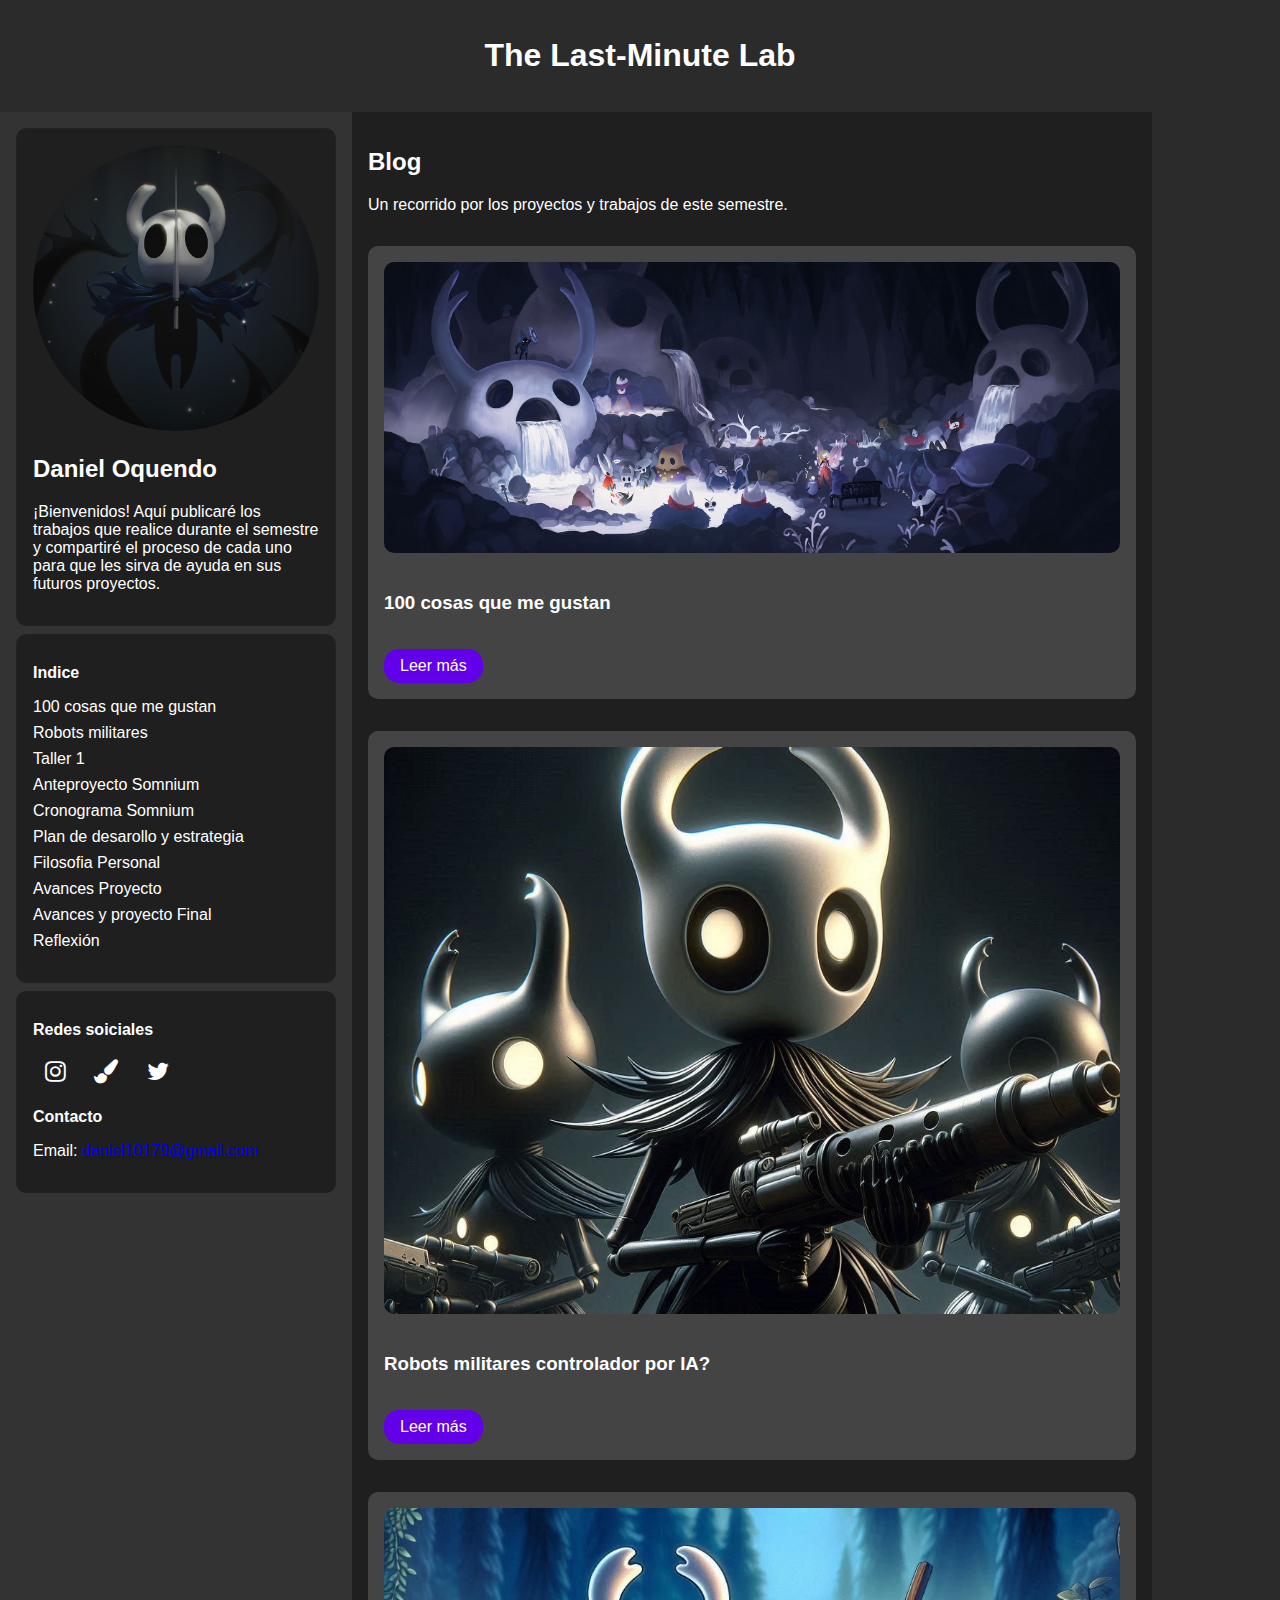
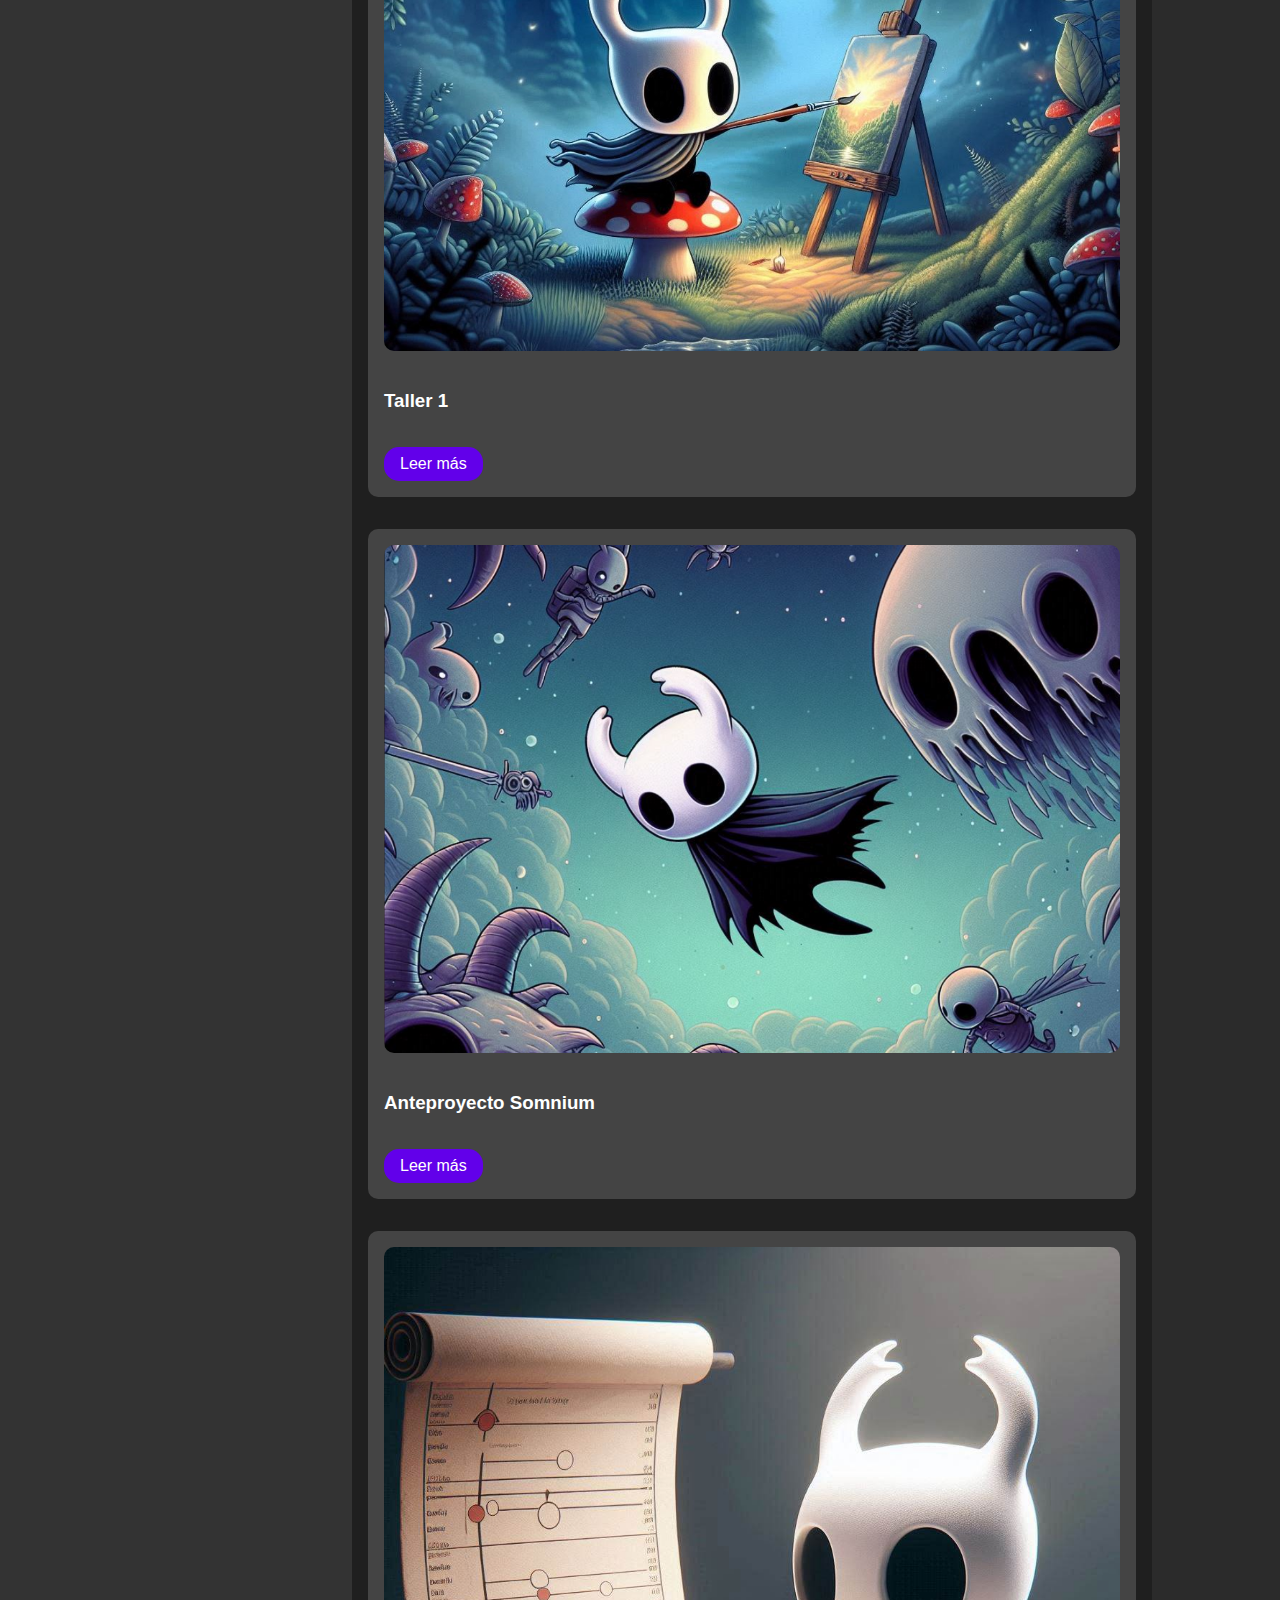
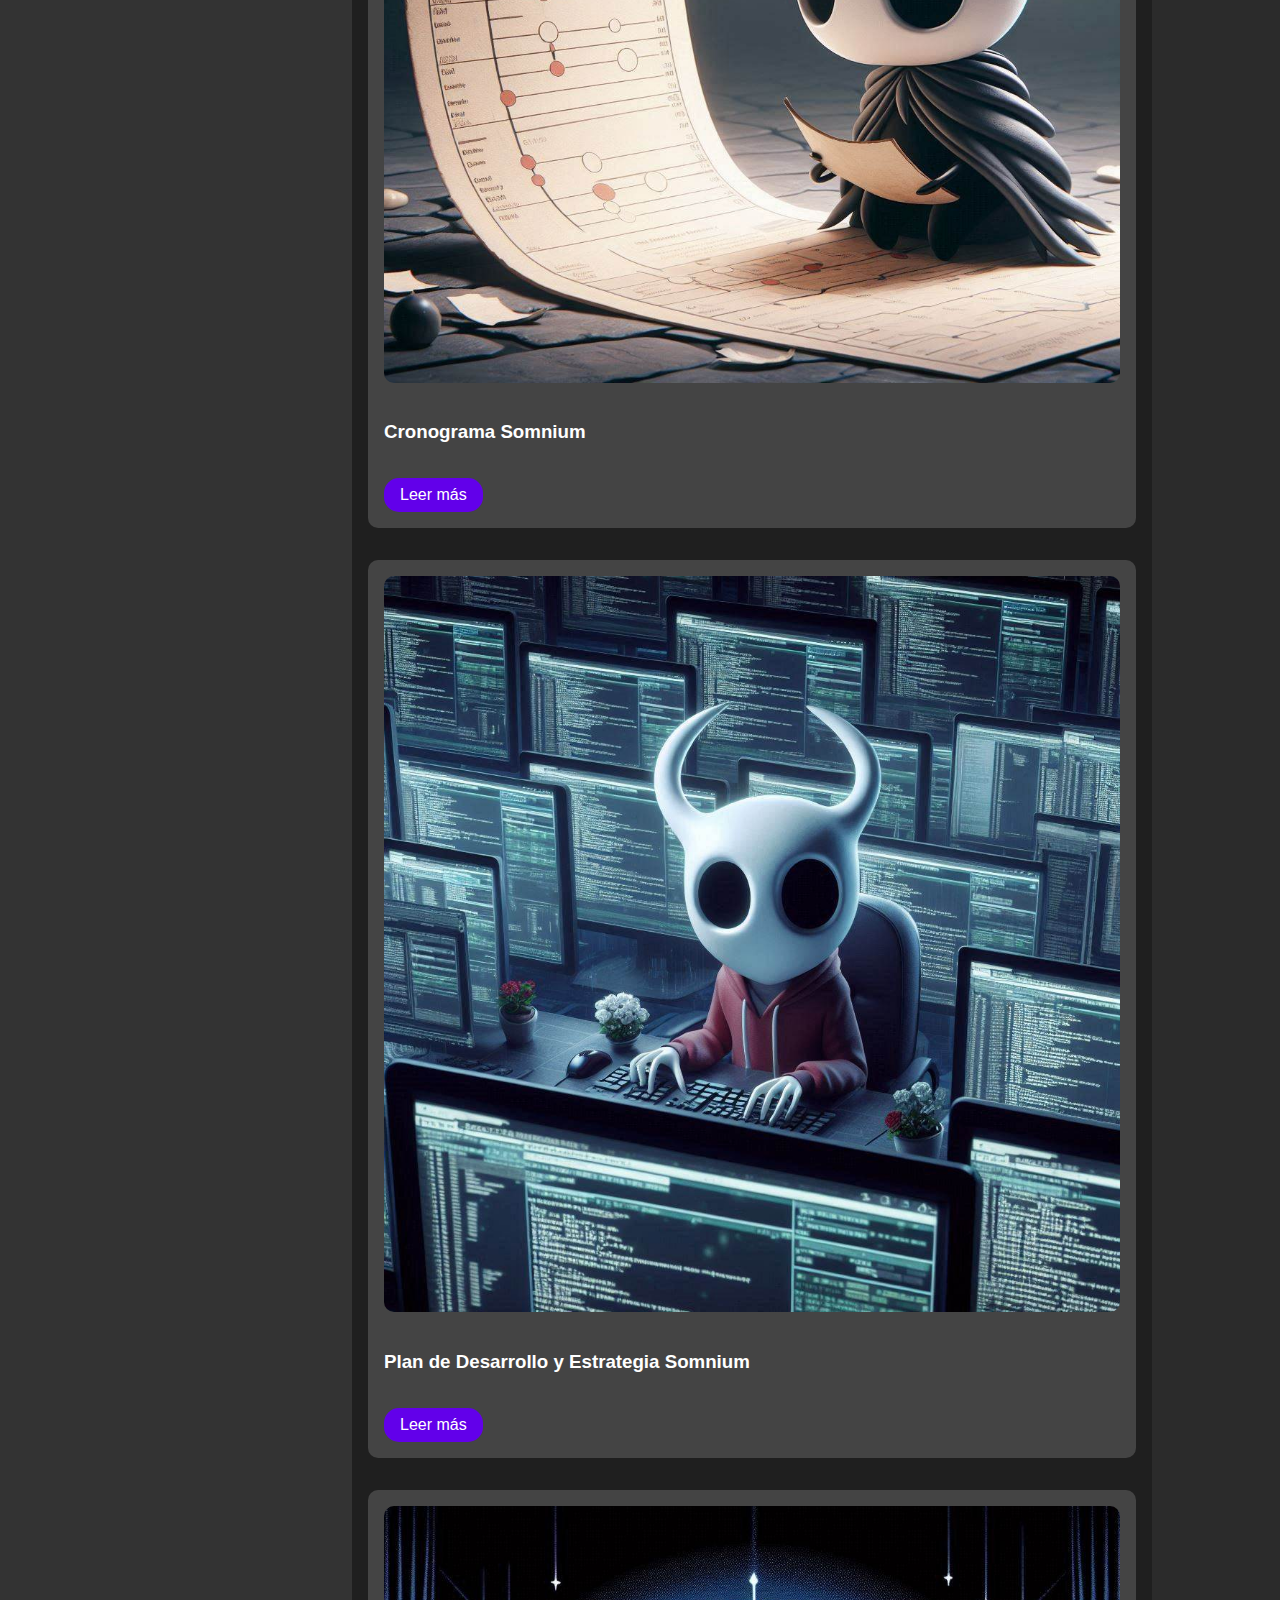
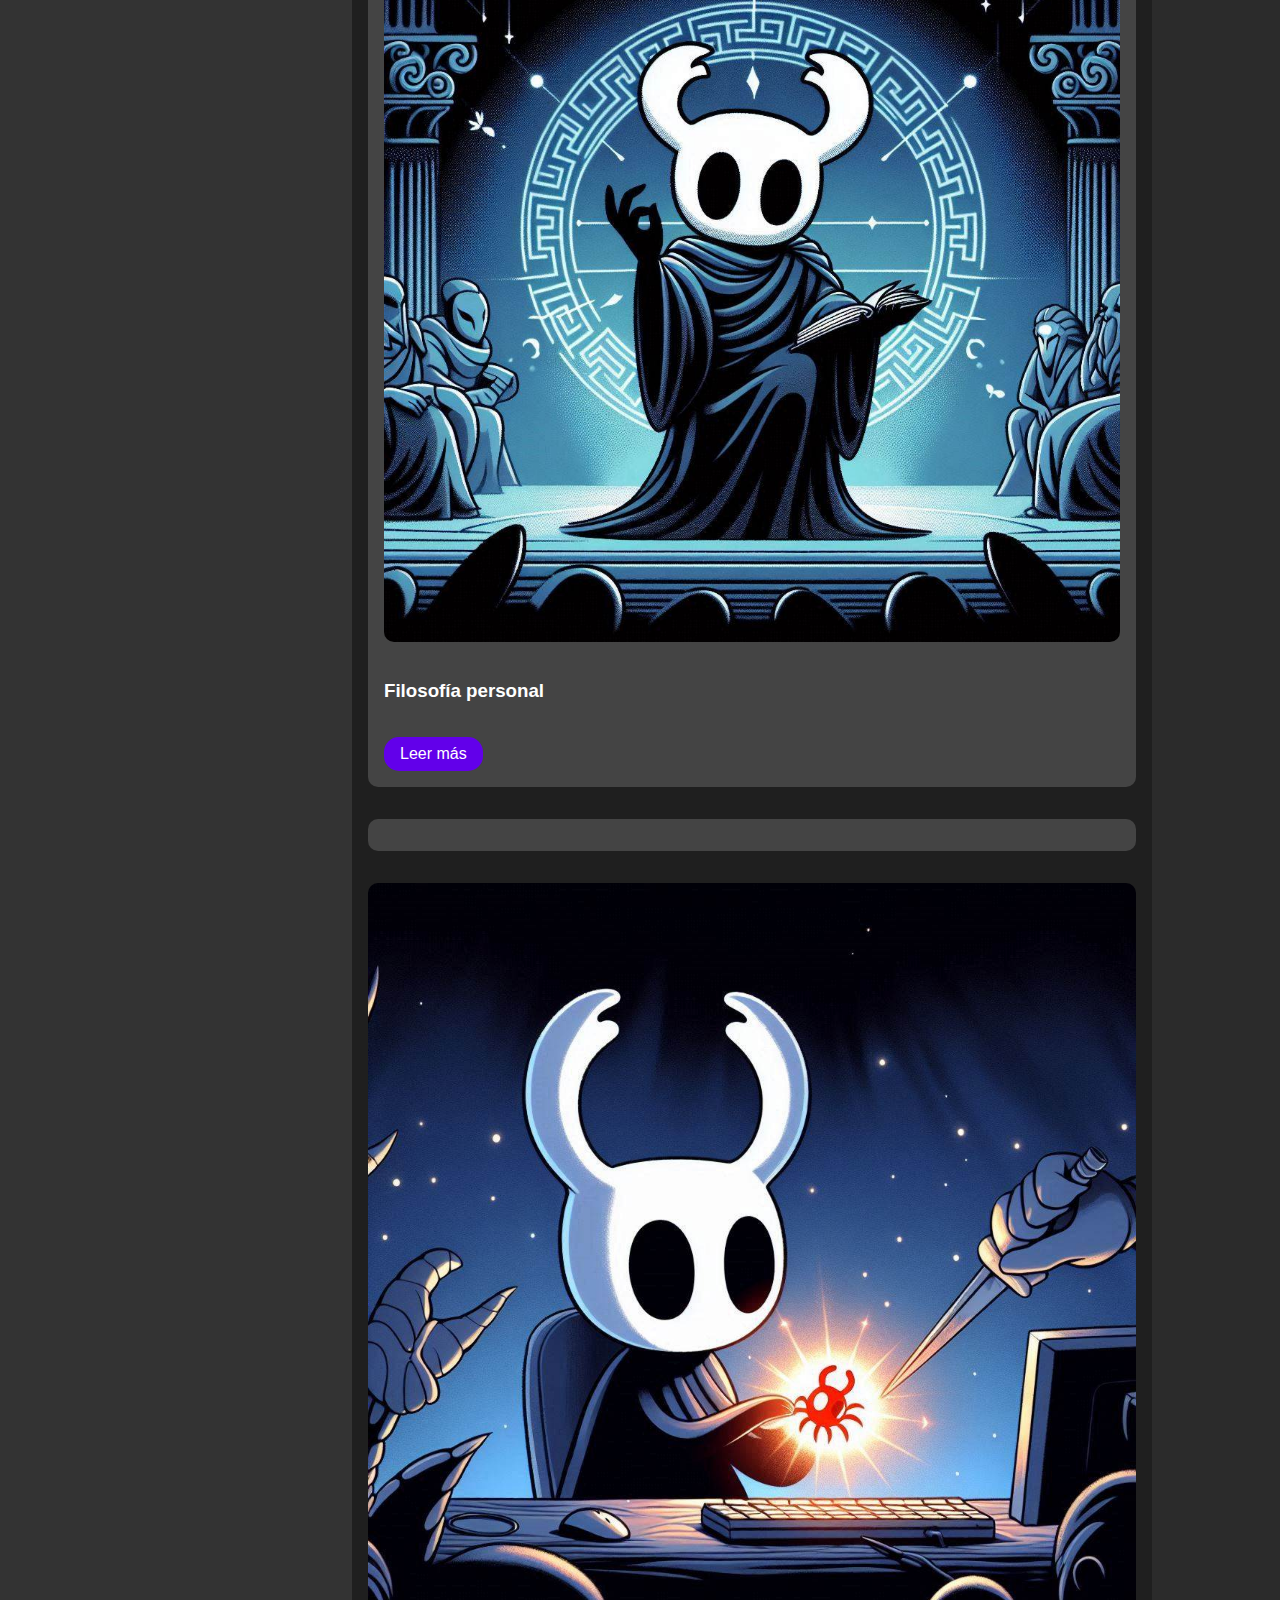
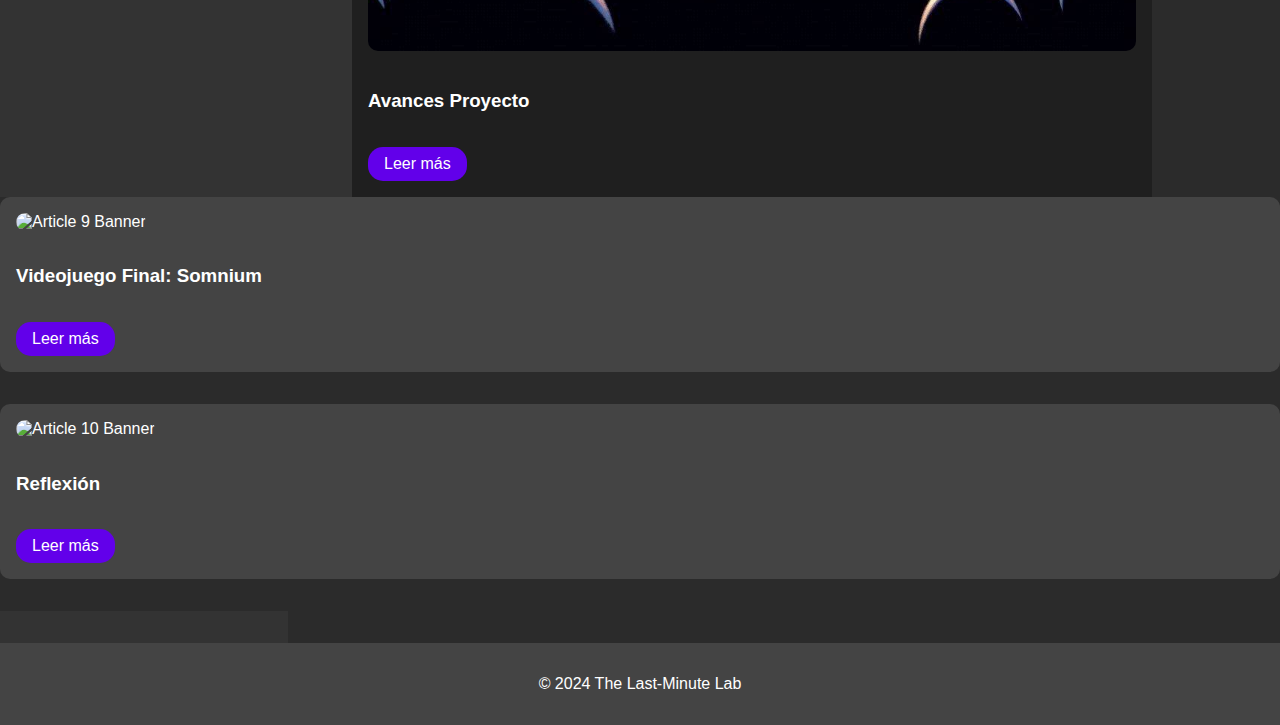
==== commit 5c1826ed: "Add files via upload" ====
--- a/index.html
+++ b/index.html
@@ -29,8 +29,9 @@
                     <li><a href="article6.html">Plan de desarollo y estrategia</a></li>
                     <li><a href="article7.html">Filosofia Personal</a></li>
                     <li><a href="article8.html">Avances Proyecto</a></li>
+                    <li><a href="article9.html">Avances y proyecto Final</a></li>
+                    <li><a href="article9.html">Reflexión</a></li>
 
-                    <!-- Add more list items for additional articles -->
                 </ul>
             </nav>
             <div class="extras">
@@ -50,7 +51,6 @@
                 <p>Un recorrido por los proyectos y trabajos de este semestre.</p>
             </section>
             <section id="articles">
-                <!-- Article summaries will be manually added here -->
                 <div class="article-summary">
                     <img src="images\bannerBlog3.jpg" alt="Article 1 Banner" class="article-image">
                     <h3>100 cosas que me gustan</h3>
@@ -91,6 +91,17 @@
                     <h3>Avances Proyecto</h3>
                     <a href="article8.html" class="read-more">Leer más</a>
                 </div>
+                <div class="article-summary">
+                    <img src="images\pantallaInicioFinal.png" alt="Article 9 Banner" class="article-image">
+                    <h3>Videojuego Final: Somnium</h3>
+                    <a href="article9.html" class="read-more">Leer más</a>
+                </div>
+                <div class="article-summary">
+                    <img src="images\reflexionFinal.jpg" alt="Article 10 Banner" class="article-image">
+                    <h3>Reflexión</h3>
+                    <a href="article10.html" class="read-more">Leer más</a>
+                </div>
+                
             </section>
         </main>
         <aside class="right-sidebar">
